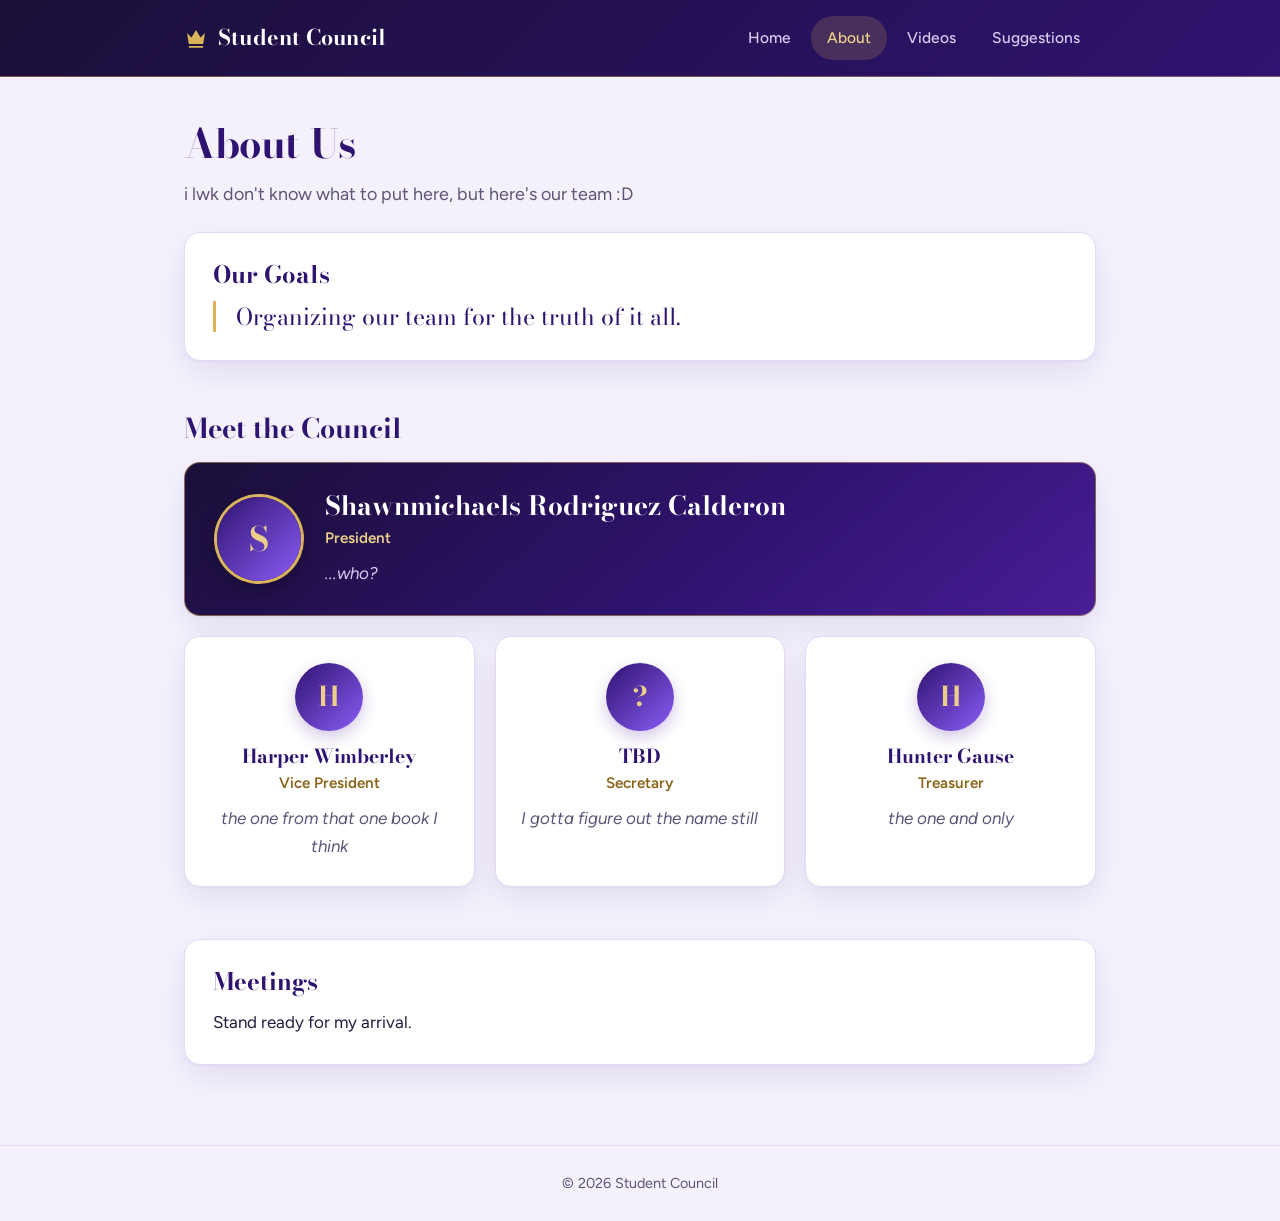
==== about.html @ c46d74a2 "Add files via upload" ====
<!DOCTYPE html>
<html lang="en">
<head>
  <meta charset="UTF-8" />
  <meta name="viewport" content="width=device-width, initial-scale=1.0" />
  <meta name="theme-color" content="#1b0f38" />
  <meta name="description" content="Meet the Lincoln High Student Council." />
  <title>About - Student Council</title>
  <link rel="preconnect" href="https://fonts.googleapis.com" />
  <link rel="preconnect" href="https://fonts.gstatic.com" crossorigin />
  <link href="https://fonts.googleapis.com/css2?family=Bodoni+Moda:opsz,wght@6..96,500;6..96,700&family=Figtree:wght@400;500;600;700&display=swap" rel="stylesheet" />
  <style>
:root {
  /* Purples */
  --plum: #1b0f38;
  --royal-deep: #2f1370;
  --royal: #4a1d96;
  --orchid: #8b5cf6;
  --lilac: #e6ddf8;
  --wash: #f5f1fc;
  /* Champagne gold */
  --gold: #d9b45b;
  --gold-light: #ecd08a;
  --gold-ink: #8a6519;
  /* Text */
  --text: #241a3d;
  --muted: #5d5477;
  --on-dark: #e2d9f6;

  --border: #e3daf5;
  --card: #ffffff;
  --radius: 16px;
  --shadow: 0 1px 2px rgba(47,19,112,.05), 0 12px 32px rgba(47,19,112,.09);

  --serif: "Bodoni Moda", "Bodoni 72", Didot, Georgia, "Times New Roman", serif;
  --sans: "Figtree", system-ui, -apple-system, "Segoe UI", Roboto, Helvetica, Arial, sans-serif;
}

* { box-sizing: border-box; }
html { -webkit-text-size-adjust: 100%; }

body {
  margin: 0;
  font-family: var(--sans);
  font-size: 1.0625rem;
  line-height: 1.65;
  color: var(--text);
  background: var(--wash);
}

a { color: var(--royal); }
:focus-visible { outline: 3px solid var(--orchid); outline-offset: 3px; border-radius: 6px; }
.site-header :focus-visible, .hero :focus-visible, .video-card-lead :focus-visible { outline-color: var(--gold); }

.wrap { max-width: 960px; margin: 0 auto; padding: 0 24px; }

/* ---------- Header ---------- */
.site-header {
  background: linear-gradient(135deg, var(--plum), var(--royal-deep));
  border-bottom: 1px solid rgba(217,180,91,.45);
}
.header-inner {
  display: flex;
  justify-content: space-between;
  align-items: center;
  padding: 16px 24px;
  flex-wrap: wrap;
  gap: 8px 16px;
}
.brand {
  display: inline-flex;
  align-items: center;
  gap: 10px;
  color: #fff;
  text-decoration: none;
  font-family: var(--serif);
  font-weight: 700;
  font-size: 1.35rem;
  letter-spacing: 0.01em;
}
.brand svg { width: 24px; height: 24px; fill: var(--gold); flex: none; }
nav { display: flex; gap: 4px; flex-wrap: wrap; }
nav a {
  color: #d9cdf3;
  text-decoration: none;
  padding: 9px 16px;
  border-radius: 999px;
  font-weight: 500;
  font-size: 0.97rem;
  transition: background 0.15s, color 0.15s;
}
nav a:hover { background: rgba(255,255,255,0.1); color: #fff; }
nav a[aria-current="page"] { background: rgba(217,180,91,.18); color: var(--gold-light); }

.page { padding: 44px 24px 80px; }

/* ---------- Type ---------- */
h1, h2, h3 { font-family: var(--serif); color: var(--royal-deep); line-height: 1.15; }
h1 { font-size: 2.5rem; font-weight: 700; letter-spacing: -0.01em; margin: 0 0 12px; }
.lead { color: var(--muted); font-size: 1.12rem; max-width: 56ch; margin: 0; }
.section-title { font-size: 1.7rem; font-weight: 700; margin: 52px 0 18px; }

/* ---------- Hero ---------- */
.hero {
  position: relative;
  overflow: hidden;
  border-radius: 22px;
  padding: 60px 48px;
  color: #fff;
  background:
    radial-gradient(60% 120% at 88% 0%, rgba(139,92,246,.50), transparent 62%),
    radial-gradient(50% 90% at 0% 100%, rgba(217,180,91,.20), transparent 60%),
    linear-gradient(140deg, var(--plum), var(--royal-deep) 55%, var(--royal));
  box-shadow: inset 0 0 0 1px rgba(217,180,91,.40), var(--shadow);
}
.hero-crown {
  position: absolute;
  right: -30px; bottom: -40px;
  width: 300px; height: 300px;
  fill: var(--gold);
  opacity: .10;
  pointer-events: none;
}
.hero-content { position: relative; max-width: 620px; }
.hero h1 {
  font-size: 3.3rem;
  line-height: 1.06;
  color: #fff;
  margin: 0 0 18px;
}
.hero .lead { color: var(--on-dark); font-size: 1.12rem; }
.cta-row { margin-top: 28px; display: flex; gap: 12px; flex-wrap: wrap; }

@media (prefers-reduced-motion: no-preference) {
  .hero-content { animation: rise .7s ease-out both; }
  @keyframes rise { from { opacity: 0; transform: translateY(14px); } to { opacity: 1; transform: none; } }
}

/* ---------- Buttons ---------- */
.btn {
  display: inline-block;
  padding: 12px 26px;
  border-radius: 999px;
  text-decoration: none;
  font-family: inherit;
  font-weight: 600;
  font-size: 1rem;
  line-height: 1.3;
  border: 1px solid transparent;
  cursor: pointer;
  transition: transform 0.12s, background 0.15s, box-shadow 0.15s;
}
.btn:hover { transform: translateY(-1px); }
.btn-gold { background: linear-gradient(180deg, #e9cb7a, #d2aa4b); color: var(--plum); box-shadow: 0 4px 14px rgba(217,180,91,.35); }
.btn-gold:hover { background: linear-gradient(180deg, #f0d68b, #dcb559); }
.btn-ghost { background: rgba(255,255,255,.08); color: #fff; border-color: rgba(255,255,255,.4); }
.btn-ghost:hover { background: rgba(255,255,255,.16); }
.btn-violet { background: var(--royal); color: #fff; box-shadow: 0 4px 14px rgba(74,29,150,.30); }
.btn-violet:hover { background: var(--royal-deep); }
.btn[disabled] { opacity: .65; cursor: progress; transform: none; }

/* ---------- Cards ---------- */
.card {
  background: var(--card);
  border: 1px solid var(--border);
  border-radius: var(--radius);
  padding: 28px;
  margin-top: 24px;
  box-shadow: var(--shadow);
}
.card h2 { margin: 0 0 12px; font-size: 1.5rem; }
.card p { margin: 0; }
.card p + p { margin-top: 12px; }

.goal {
  margin: 0;
  padding-left: 20px;
  border-left: 3px solid var(--gold);
  font-family: var(--serif);
  font-size: 1.45rem;
  line-height: 1.35;
  color: var(--royal-deep);
}

/* ---------- Videos ---------- */
.video-embed {
  position: relative;
  padding-bottom: 56.25%;
  height: 0;
  overflow: hidden;
  border-radius: 12px;
  background: #000;
}
.video-embed iframe { position: absolute; inset: 0; width: 100%; height: 100%; border: 0; }

.video-meta { display: flex; flex-wrap: wrap; align-items: center; gap: 8px 12px; margin: 20px 0 6px; }
.video-meta h3 { margin: 0; font-size: 1.35rem; }
.caption { margin: 0; font-style: italic; color: var(--muted); }

.badge {
  display: inline-flex;
  align-items: center;
  gap: 6px;
  padding: 3px 12px;
  border-radius: 999px;
  font-size: 0.85rem;
  font-weight: 600;
  line-height: 1.5;
}
.badge svg { width: 14px; height: 14px; fill: currentColor; }
.badge-gold { background: var(--gold); color: var(--plum); }
.badge-soft { background: var(--lilac); color: var(--royal); }

.video-card-lead {
  margin-top: 0;
  padding: 18px 18px 26px;
  color: #fff;
  background: linear-gradient(140deg, var(--plum), var(--royal-deep) 60%, var(--royal));
  border-color: rgba(217,180,91,.45);
}
.video-card-lead .video-meta { padding: 0 10px; }
.video-card-lead h3 { color: #fff; font-size: 1.6rem; }
.video-card-lead .caption { color: #d8ccf3; padding: 0 10px; }
.video-card-lead .video-embed { box-shadow: 0 0 0 2px rgba(217,180,91,.7); }

.video-duo { display: grid; grid-template-columns: repeat(2, minmax(0, 1fr)); gap: 24px; }
.video-duo .card { margin-top: 0; }

/* ---------- Council ---------- */
.council { display: grid; grid-template-columns: repeat(3, minmax(0, 1fr)); gap: 20px; }
.member {
  background: var(--card);
  border: 1px solid var(--border);
  border-radius: var(--radius);
  padding: 26px 20px;
  text-align: center;
  box-shadow: var(--shadow);
}
.member-lead {
  grid-column: 1 / -1;
  display: flex;
  align-items: center;
  gap: 24px;
  text-align: left;
  padding: 28px 32px;
  color: #fff;
  background: linear-gradient(140deg, var(--plum), var(--royal-deep) 60%, var(--royal));
  border-color: rgba(217,180,91,.5);
}
.avatar {
  width: 68px; height: 68px;
  margin: 0 auto 14px;
  border-radius: 50%;
  display: flex; align-items: center; justify-content: center;
  font-family: var(--serif);
  font-weight: 700;
  font-size: 1.7rem;
  color: var(--gold-light);
  background: linear-gradient(135deg, var(--royal-deep), var(--orchid));
  box-shadow: 0 6px 16px rgba(74,29,150,.25);
}
.member-lead .avatar {
  width: 84px; height: 84px;
  margin: 0;
  flex: none;
  font-size: 2.1rem;
  box-shadow: 0 0 0 3px var(--gold), 0 8px 20px rgba(0,0,0,.35);
}
.member-name { margin: 0; font-size: 1.2rem; font-weight: 700; overflow-wrap: anywhere; }
.member-lead .member-name { color: #fff; font-size: 1.65rem; }
.member-role { margin: 4px 0 8px; font-weight: 600; font-size: 0.95rem; color: var(--gold-ink); }
.member-lead .member-role { color: var(--gold-light); }
.member-note { margin: 0; font-style: italic; color: var(--muted); }
.member-lead .member-note { color: #d8ccf3; }

/* ---------- Form ---------- */
.form { display: flex; flex-direction: column; }
.form label { font-weight: 600; margin: 20px 0 6px; font-size: 0.97rem; color: var(--royal-deep); }
.form label:first-of-type { margin-top: 0; }
.form .optional { font-weight: 400; color: var(--muted); }
.form input[type="text"], .form textarea {
  width: 100%;
  padding: 12px 14px;
  border: 1px solid #cfc2ea;
  border-radius: 10px;
  font-size: 1rem;
  font-family: inherit;
  color: var(--text);
  background: #fcfbff;
}
.form textarea { min-height: 150px; resize: vertical; }
.form input:focus, .form textarea:focus {
  outline: 3px solid rgba(139,92,246,.35);
  outline-offset: 0;
  border-color: var(--orchid);
  background: #fff;
}
.form .btn { margin-top: 24px; align-self: flex-start; }
.hp { position: absolute; left: -9999px; width: 1px; height: 1px; overflow: hidden; }

.alert { padding: 14px 18px; border-radius: 10px; margin-top: 20px; font-weight: 500; }
.alert:empty { display: none; }
.alert-success { background: #e7f7ec; color: #14663f; border: 1px solid #b7e3c6; }
.alert-error { background: #fdeceb; color: #a3211a; border: 1px solid #f3c4c1; }

/* ---------- Footer ---------- */
.site-footer {
  border-top: 1px solid var(--border);
  padding: 26px 0;
  color: var(--muted);
  font-size: 0.9rem;
  text-align: center;
}
.site-footer p { margin: 0; }

/* ---------- Small screens ---------- */
@media (max-width: 760px) {
  .council { grid-template-columns: 1fr; }
  .video-duo { grid-template-columns: 1fr; }
}
@media (max-width: 640px) {
  .page { padding: 32px 20px 64px; }
  .hero { padding: 40px 26px; border-radius: 18px; }
  .hero h1 { font-size: 2.3rem; }
  h1 { font-size: 2.1rem; }
  .header-inner { flex-direction: column; align-items: flex-start; }
  .card { padding: 22px; }
  .member-lead { flex-direction: column; align-items: flex-start; gap: 16px; padding: 24px; }
  .video-card-lead { padding: 12px 12px 22px; }
  .video-card-lead h3 { font-size: 1.4rem; }
}
  </style>
</head>
<body>
  <header class="site-header">
    <div class="wrap header-inner">
      <a class="brand" href="index.html"><svg viewBox="0 0 24 24" aria-hidden="true"><path d="M3 7l4.5 4.5L12 4l4.5 7.5L21 7l-1.8 11H4.8L3 7zm1.8 13h14.4v1.8H4.8V20z"/></svg>Student Council</a>
      <nav aria-label="Main">
        <a href="index.html">Home</a>
        <a href="about.html" aria-current="page">About</a>
        <a href="videos.html">Videos</a>
        <a href="suggestions.html">Suggestions</a>
      </nav>
    </div>
  </header>

  <main class="wrap page">
    <h1>About Us</h1>
    <p class="lead">i lwk don't know what to put here, but here's our team :D</p>

    <section class="card">
      <h2>Our Goals</h2>
      <p class="goal">Organizing our team for the truth of it all.</p>
    </section>

    <h2 class="section-title">Meet the Council</h2>
    <div class="council">
      <article class="member member-lead">
        <div class="avatar" aria-hidden="true">S</div>
        <div>
          <h3 class="member-name">Shawnmichaels Rodriguez Calderon</h3>
          <p class="member-role">President</p>
          <p class="member-note">...who?</p>
        </div>
      </article>

      <article class="member">
        <div class="avatar" aria-hidden="true">H</div>
        <h3 class="member-name">Harper Wimberley</h3>
        <p class="member-role">Vice President</p>
        <p class="member-note">the one from that one book I think</p>
      </article>

      <article class="member">
        <div class="avatar" aria-hidden="true">?</div>
        <h3 class="member-name">TBD</h3>
        <p class="member-role">Secretary</p>
        <p class="member-note">I gotta figure out the name still</p>
      </article>

      <article class="member">
        <div class="avatar" aria-hidden="true">H</div>
        <h3 class="member-name">Hunter Gause</h3>
        <p class="member-role">Treasurer</p>
        <p class="member-note">the one and only</p>
      </article>
    </div>

    <section class="card" style="margin-top: 52px;">
      <h2>Meetings</h2>
      <p>Stand ready for my arrival.</p>
    </section>
  </main>

  <footer class="site-footer">
    <div class="wrap">
      <p>&copy; 2026 Student Council</p>
    </div>
  </footer>
</body>
</html>
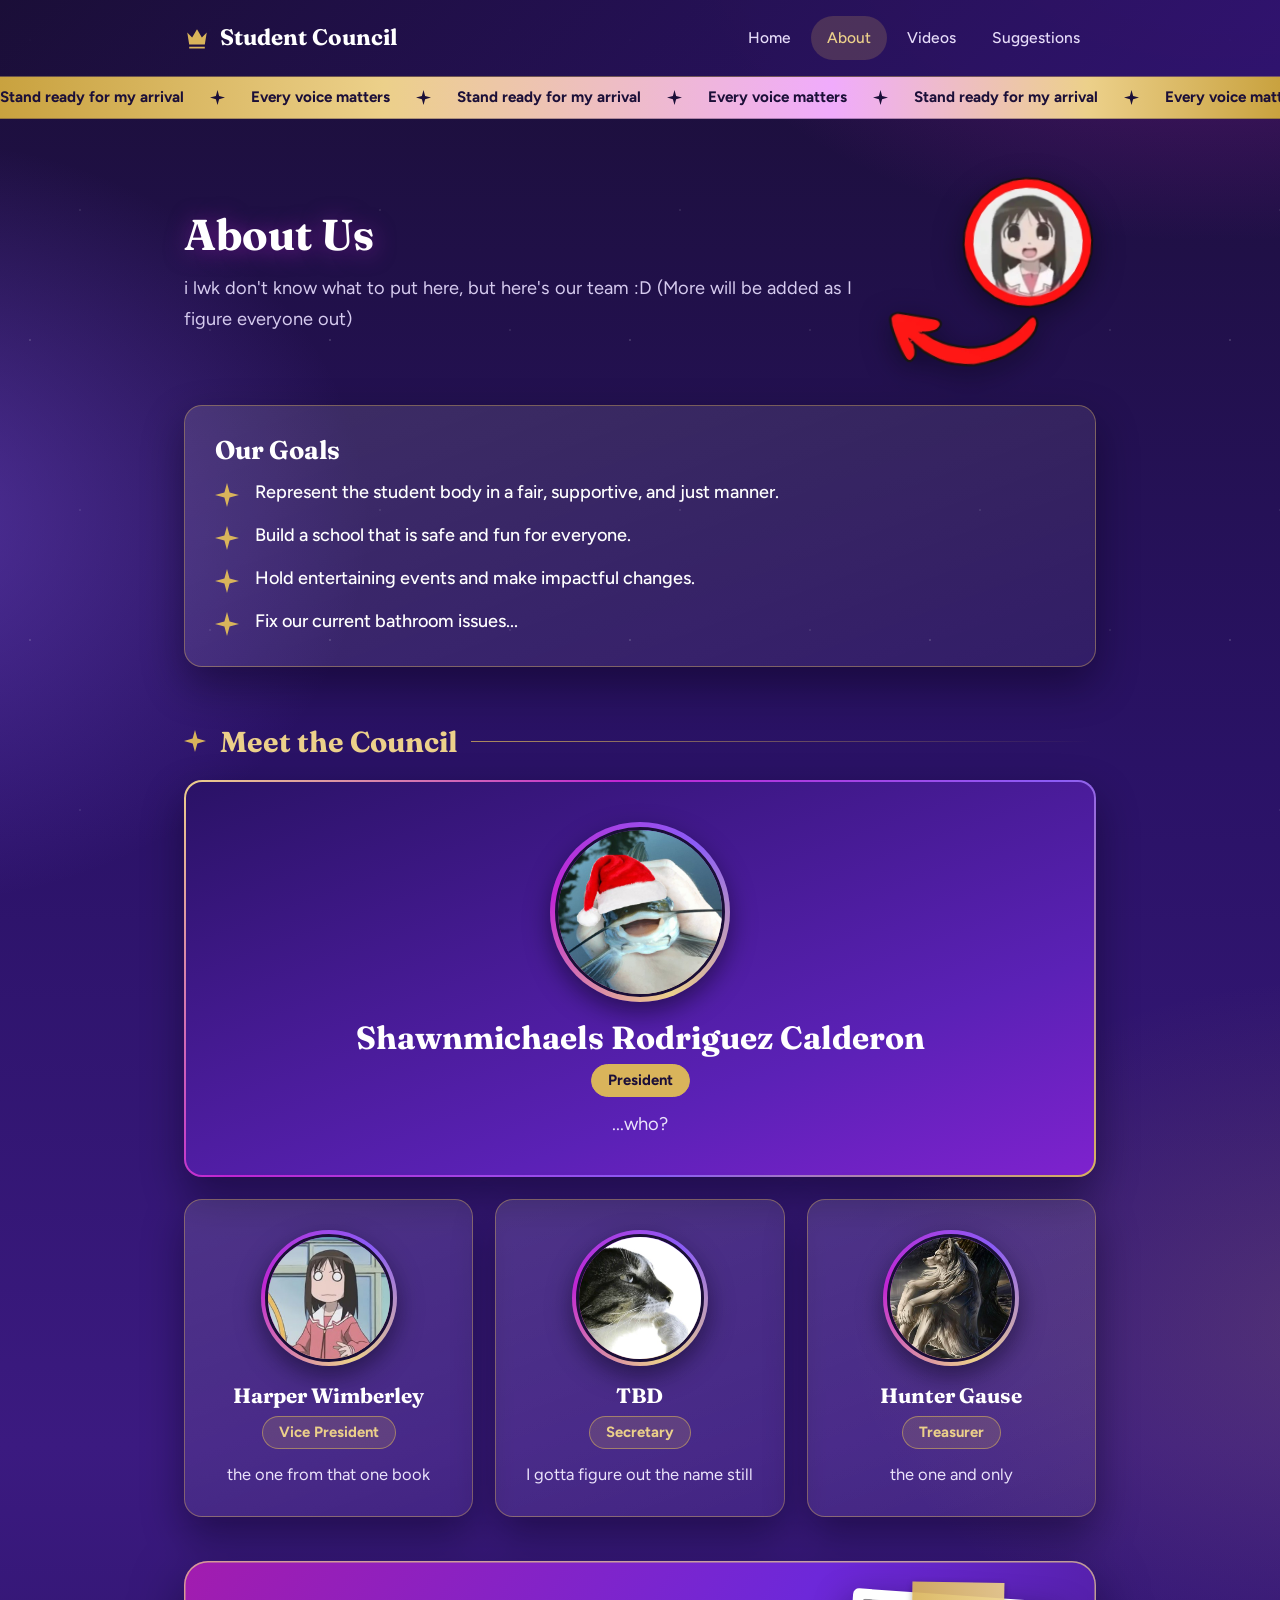
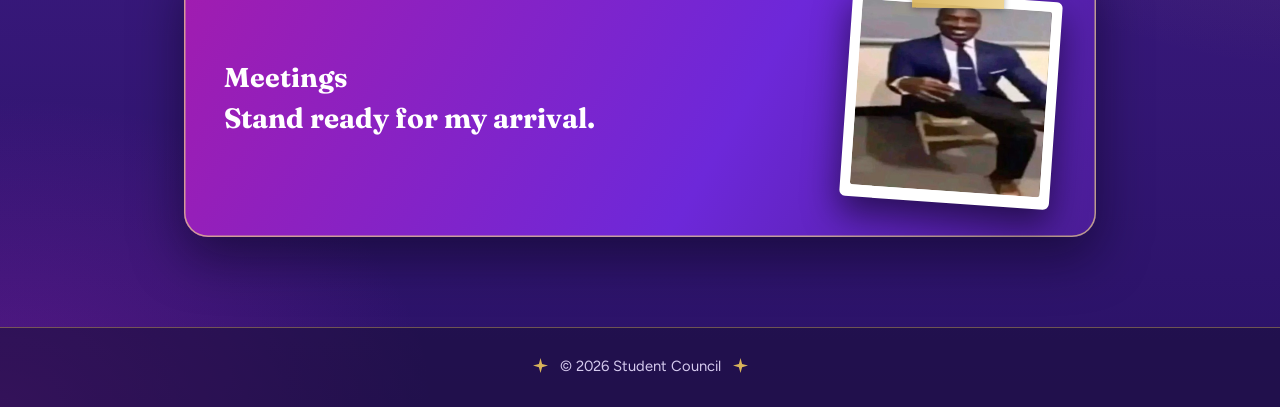
==== commit fc24186f: "Add files via upload" ====
--- a/about.html
+++ b/about.html
@@ -4,35 +4,38 @@
   <meta charset="UTF-8" />
   <meta name="viewport" content="width=device-width, initial-scale=1.0" />
   <meta name="theme-color" content="#1b0f38" />
-  <meta name="description" content="Meet the Lincoln High Student Council." />
+  <meta name="description" content="Meet the Lewisville School of Science &amp; Technology Student Council." />
   <title>About - Student Council</title>
   <link rel="preconnect" href="https://fonts.googleapis.com" />
   <link rel="preconnect" href="https://fonts.gstatic.com" crossorigin />
-  <link href="https://fonts.googleapis.com/css2?family=Bodoni+Moda:opsz,wght@6..96,500;6..96,700&family=Figtree:wght@400;500;600;700&display=swap" rel="stylesheet" />
+  <link href="https://fonts.googleapis.com/css2?family=Fraunces:opsz,wght@9..144,600;9..144,700&family=Figtree:wght@400;500;600;700&display=swap" rel="stylesheet" />
   <style>
 :root {
-  /* Purples */
+  /* Purples + a little fuchsia */
   --plum: #1b0f38;
-  --royal-deep: #2f1370;
+  --deep: #2a1266;
   --royal: #4a1d96;
+  --violet: #6d28d9;
   --orchid: #8b5cf6;
-  --lilac: #e6ddf8;
-  --wash: #f5f1fc;
+  --fuchsia: #c026d3;
+  --pink: #f0abfc;
   /* Champagne gold */
   --gold: #d9b45b;
   --gold-light: #ecd08a;
-  --gold-ink: #8a6519;
-  /* Text */
-  --text: #241a3d;
-  --muted: #5d5477;
-  --on-dark: #e2d9f6;
-
-  --border: #e3daf5;
-  --card: #ffffff;
-  --radius: 16px;
-  --shadow: 0 1px 2px rgba(47,19,112,.05), 0 12px 32px rgba(47,19,112,.09);
-
-  --serif: "Bodoni Moda", "Bodoni 72", Didot, Georgia, "Times New Roman", serif;
+  /* Text on dark */
+  --text: #f4eefe;
+  --muted: #d6cbef;
+
+  --glass: linear-gradient(160deg, rgba(255,255,255,.12), rgba(255,255,255,.05));
+  --line: rgba(217,180,91,.42);
+  --ring: linear-gradient(135deg, var(--gold-light), var(--fuchsia), var(--orchid), var(--gold));
+  --radius: 18px;
+  --shadow: 0 18px 40px rgba(8,3,24,.45);
+
+  --spark-gold: url("data:image/svg+xml,%3Csvg xmlns='http://www.w3.org/2000/svg' viewBox='0 0 24 24'%3E%3Cpath fill='%23d9b45b' d='M12 0l2.6 9.4L24 12l-9.4 2.6L12 24l-2.6-9.4L0 12l9.4-2.6z'/%3E%3C/svg%3E");
+  --spark-plum: url("data:image/svg+xml,%3Csvg xmlns='http://www.w3.org/2000/svg' viewBox='0 0 24 24'%3E%3Cpath fill='%231b0f38' d='M12 0l2.6 9.4L24 12l-9.4 2.6L12 24l-2.6-9.4L0 12l9.4-2.6z'/%3E%3C/svg%3E");
+
+  --serif: "Fraunces", "Iowan Old Style", Georgia, "Times New Roman", serif;
   --sans: "Figtree", system-ui, -apple-system, "Segoe UI", Roboto, Helvetica, Arial, sans-serif;
 }
 
@@ -41,23 +44,47 @@
 
 body {
   margin: 0;
+  min-height: 100vh;
   font-family: var(--sans);
   font-size: 1.0625rem;
   line-height: 1.65;
   color: var(--text);
-  background: var(--wash);
-}
-
-a { color: var(--royal); }
-:focus-visible { outline: 3px solid var(--orchid); outline-offset: 3px; border-radius: 6px; }
-.site-header :focus-visible, .hero :focus-visible, .video-card-lead :focus-visible { outline-color: var(--gold); }
+  background-color: var(--deep);
+  background-image:
+    radial-gradient(900px 520px at 95% -4%, rgba(192,38,211,.38), transparent 62%),
+    radial-gradient(760px 620px at -8% 26%, rgba(139,92,246,.42), transparent 62%),
+    radial-gradient(800px 560px at 105% 66%, rgba(217,180,91,.16), transparent 62%),
+    radial-gradient(700px 500px at 0% 100%, rgba(192,38,211,.28), transparent 62%),
+    linear-gradient(180deg, #1b0f38 0%, #2a1266 38%, #3b1a80 72%, #2a1266 100%);
+}
+
+/* Twinkly starfield behind everything */
+body::before {
+  content: "";
+  position: fixed; inset: 0;
+  z-index: 0;
+  pointer-events: none;
+  opacity: .55;
+  background-size: 300px 300px;
+  background-image:
+    radial-gradient(1.6px 1.6px at 30px 40px, #fff, transparent 60%),
+    radial-gradient(1.2px 1.2px at 130px 90px, var(--gold-light), transparent 60%),
+    radial-gradient(1.4px 1.4px at 210px 30px, #fff, transparent 60%),
+    radial-gradient(1px 1px at 260px 170px, var(--pink), transparent 60%),
+    radial-gradient(1.4px 1.4px at 80px 210px, #fff, transparent 60%),
+    radial-gradient(1.2px 1.2px at 180px 250px, var(--gold-light), transparent 60%);
+}
+.site-header, .ticker, main, .site-footer { position: relative; z-index: 1; }
+
+a { color: var(--gold-light); }
+:focus-visible { outline: 3px solid var(--gold-light); outline-offset: 3px; border-radius: 6px; }
 
 .wrap { max-width: 960px; margin: 0 auto; padding: 0 24px; }
 
-/* ---------- Header ---------- */
+/* ---------- Header + ticker ---------- */
 .site-header {
-  background: linear-gradient(135deg, var(--plum), var(--royal-deep));
-  border-bottom: 1px solid rgba(217,180,91,.45);
+  background: linear-gradient(135deg, rgba(27,15,56,.94), rgba(47,19,112,.94));
+  border-bottom: 1px solid var(--line);
 }
 .header-inner {
   display: flex;
@@ -75,13 +102,12 @@
   text-decoration: none;
   font-family: var(--serif);
   font-weight: 700;
-  font-size: 1.35rem;
-  letter-spacing: 0.01em;
-}
-.brand svg { width: 24px; height: 24px; fill: var(--gold); flex: none; }
+  font-size: 1.4rem;
+}
+.brand svg { width: 26px; height: 26px; fill: var(--gold); flex: none; }
 nav { display: flex; gap: 4px; flex-wrap: wrap; }
 nav a {
-  color: #d9cdf3;
+  color: #e6dcf9;
   text-decoration: none;
   padding: 9px 16px;
   border-radius: 999px;
@@ -89,52 +115,96 @@
   font-size: 0.97rem;
   transition: background 0.15s, color 0.15s;
 }
-nav a:hover { background: rgba(255,255,255,0.1); color: #fff; }
-nav a[aria-current="page"] { background: rgba(217,180,91,.18); color: var(--gold-light); }
-
-.page { padding: 44px 24px 80px; }
+nav a:hover { background: rgba(255,255,255,.12); color: #fff; }
+nav a[aria-current="page"] { background: rgba(217,180,91,.2); color: var(--gold-light); }
+
+.ticker {
+  overflow: hidden;
+  color: var(--plum);
+  font-weight: 700;
+  font-size: .95rem;
+  background: linear-gradient(90deg, #c9a23f, #ecd08a 30%, #f0abfc 65%, #ecd08a 85%, #c9a23f);
+  border-bottom: 1px solid rgba(27,15,56,.3);
+}
+.ticker-track { display: flex; width: max-content; padding: 8px 0; animation: tick 80s linear infinite; }
+.ticker-set { display: flex; flex: none; align-items: center; gap: 26px; padding-right: 26px; white-space: nowrap; }
+.spark-i { display: inline-block; width: 15px; height: 15px; flex: none; background: var(--spark-plum) center / contain no-repeat; }
+@keyframes tick { to { transform: translateX(-50%); } }
+@media (prefers-reduced-motion: reduce) { .ticker-track { animation: none; } }
+
+.page { padding: 48px 24px 90px; }
 
 /* ---------- Type ---------- */
-h1, h2, h3 { font-family: var(--serif); color: var(--royal-deep); line-height: 1.15; }
-h1 { font-size: 2.5rem; font-weight: 700; letter-spacing: -0.01em; margin: 0 0 12px; }
-.lead { color: var(--muted); font-size: 1.12rem; max-width: 56ch; margin: 0; }
-.section-title { font-size: 1.7rem; font-weight: 700; margin: 52px 0 18px; }
+h1, h2, h3 { font-family: var(--serif); color: #fff; line-height: 1.15; }
+h1 { font-size: 2.7rem; font-weight: 700; margin: 0 0 14px; text-shadow: 0 2px 22px rgba(192,38,211,.5); }
+.lead { color: var(--muted); font-size: 1.14rem; max-width: 56ch; margin: 0; }
+
+.section-title {
+  display: flex;
+  align-items: center;
+  gap: 14px;
+  margin: 58px 0 22px;
+  font-size: 1.8rem;
+  font-weight: 700;
+  color: var(--gold-light);
+}
+.section-title::before { content: ""; width: 22px; height: 22px; flex: none; background: var(--spark-gold) center / contain no-repeat; }
+.section-title::after { content: ""; flex: 1; height: 1px; background: linear-gradient(90deg, rgba(217,180,91,.75), transparent); }
 
 /* ---------- Hero ---------- */
 .hero {
   position: relative;
   overflow: hidden;
-  border-radius: 22px;
-  padding: 60px 48px;
-  color: #fff;
+  display: grid;
+  grid-template-columns: minmax(0, 1.55fr) minmax(0, 1fr);
+  gap: 36px;
+  align-items: center;
+  border-radius: 26px;
+  padding: 56px 48px;
   background:
-    radial-gradient(60% 120% at 88% 0%, rgba(139,92,246,.50), transparent 62%),
-    radial-gradient(50% 90% at 0% 100%, rgba(217,180,91,.20), transparent 60%),
-    linear-gradient(140deg, var(--plum), var(--royal-deep) 55%, var(--royal));
-  box-shadow: inset 0 0 0 1px rgba(217,180,91,.40), var(--shadow);
-}
-.hero-crown {
+    radial-gradient(70% 120% at 100% 0%, rgba(240,171,252,.45), transparent 60%),
+    radial-gradient(60% 100% at 0% 100%, rgba(217,180,91,.30), transparent 60%),
+    linear-gradient(135deg, #5b21b6 0%, #7e22ce 45%, #a21caf 100%);
+  box-shadow: inset 0 0 0 1.5px rgba(236,208,138,.75), 0 24px 60px rgba(8,3,24,.55);
+}
+.hero-crown { position: absolute; left: -50px; bottom: -70px; width: 300px; height: 300px; fill: var(--gold); opacity: .10; pointer-events: none; }
+.hero-copy { position: relative; z-index: 1; }
+.hero h1 { font-size: clamp(2rem, 4.6vw, 2.9rem); line-height: 1.1; margin: 0 0 18px; text-shadow: 0 2px 18px rgba(27,15,56,.5); }
+.hero .lead { color: #f6eeff; }
+.cta-row { margin-top: 28px; display: flex; gap: 12px; flex-wrap: wrap; }
+
+.star { position: absolute; pointer-events: none; fill: var(--gold-light); }
+.star.s1 { width: 26px; top: 22px; left: 52%; }
+.star.s2 { width: 14px; top: 64px; right: 5%; fill: #fff; opacity: .85; }
+.star.s3 { width: 20px; bottom: 26px; left: 54%; fill: var(--pink); }
+.star.s4 { width: 12px; bottom: 76px; left: 5%; fill: #fff; opacity: .7; }
+.star.s5 { width: 30px; top: 16px; right: 22%; fill: var(--pink); opacity: .85; }
+
+/* ---------- Scrapbook stickers ---------- */
+.sticker {
+  --tilt: 4deg;
+  position: relative;
+  margin: 0;
+  width: min(100%, 260px);
+  justify-self: center;
+  padding: 10px 10px 12px;
+  background: #fff;
+  border-radius: 6px;
+  transform: rotate(var(--tilt));
+  box-shadow: 0 16px 34px rgba(8,3,24,.6);
+}
+.sticker img { display: block; width: 100%; height: auto; border-radius: 3px; }
+.sticker::before {
+  content: "";
   position: absolute;
-  right: -30px; bottom: -40px;
-  width: 300px; height: 300px;
-  fill: var(--gold);
-  opacity: .10;
-  pointer-events: none;
-}
-.hero-content { position: relative; max-width: 620px; }
-.hero h1 {
-  font-size: 3.3rem;
-  line-height: 1.06;
-  color: #fff;
-  margin: 0 0 18px;
-}
-.hero .lead { color: var(--on-dark); font-size: 1.12rem; }
-.cta-row { margin-top: 28px; display: flex; gap: 12px; flex-wrap: wrap; }
-
-@media (prefers-reduced-motion: no-preference) {
-  .hero-content { animation: rise .7s ease-out both; }
-  @keyframes rise { from { opacity: 0; transform: translateY(14px); } to { opacity: 1; transform: none; } }
-}
+  top: -13px; left: 50%;
+  width: 92px; height: 26px;
+  transform: translateX(-50%) rotate(-3deg);
+  background: linear-gradient(90deg, rgba(217,180,91,.92), rgba(236,208,138,.92));
+  box-shadow: 0 2px 6px rgba(0,0,0,.3);
+}
+.sticker-left { --tilt: -4deg; }
+.doodle { display: block; width: 210px; height: auto; transform: rotate(-2deg); filter: drop-shadow(0 8px 14px rgba(8,3,24,.55)); }
 
 /* ---------- Buttons ---------- */
 .btn {
@@ -143,44 +213,64 @@
   border-radius: 999px;
   text-decoration: none;
   font-family: inherit;
-  font-weight: 600;
+  font-weight: 700;
   font-size: 1rem;
   line-height: 1.3;
   border: 1px solid transparent;
   cursor: pointer;
-  transition: transform 0.12s, background 0.15s, box-shadow 0.15s;
+  transition: transform .12s, background .15s, box-shadow .15s;
 }
 .btn:hover { transform: translateY(-1px); }
-.btn-gold { background: linear-gradient(180deg, #e9cb7a, #d2aa4b); color: var(--plum); box-shadow: 0 4px 14px rgba(217,180,91,.35); }
-.btn-gold:hover { background: linear-gradient(180deg, #f0d68b, #dcb559); }
-.btn-ghost { background: rgba(255,255,255,.08); color: #fff; border-color: rgba(255,255,255,.4); }
-.btn-ghost:hover { background: rgba(255,255,255,.16); }
-.btn-violet { background: var(--royal); color: #fff; box-shadow: 0 4px 14px rgba(74,29,150,.30); }
-.btn-violet:hover { background: var(--royal-deep); }
+.btn-gold { background: linear-gradient(180deg, #f0d68b, #d2aa4b); color: var(--plum); box-shadow: 0 4px 16px rgba(217,180,91,.4); }
+.btn-gold:hover { background: linear-gradient(180deg, #f6e0a0, #dcb559); }
+.btn-ghost { background: rgba(255,255,255,.1); color: #fff; border-color: rgba(255,255,255,.5); }
+.btn-ghost:hover { background: rgba(255,255,255,.2); }
 .btn[disabled] { opacity: .65; cursor: progress; transform: none; }
 
-/* ---------- Cards ---------- */
+/* ---------- Cards + banners ---------- */
 .card {
-  background: var(--card);
-  border: 1px solid var(--border);
+  background: var(--glass);
+  border: 1px solid var(--line);
   border-radius: var(--radius);
-  padding: 28px;
-  margin-top: 24px;
+  padding: 30px;
+  margin-top: 28px;
   box-shadow: var(--shadow);
 }
-.card h2 { margin: 0 0 12px; font-size: 1.5rem; }
+.card h2 { margin: 0 0 14px; font-size: 1.6rem; }
 .card p { margin: 0; }
 .card p + p { margin-top: 12px; }
 
-.goal {
-  margin: 0;
-  padding-left: 20px;
-  border-left: 3px solid var(--gold);
-  font-family: var(--serif);
-  font-size: 1.45rem;
-  line-height: 1.35;
-  color: var(--royal-deep);
-}
+/* Rainbow-ish gold/fuchsia/violet border for the "main event" cards */
+.card-royal {
+  border: 2px solid transparent;
+  background:
+    linear-gradient(160deg, #2a1266, #4a1d96 70%, #6d28d9) padding-box,
+    var(--ring) border-box;
+}
+
+.goals { list-style: none; margin: 0; padding: 0; display: grid; gap: 16px; }
+.goals li { position: relative; padding-left: 40px; font-size: 1.13rem; line-height: 1.5; font-weight: 500; color: #fff; }
+.goals li::before { content: ""; position: absolute; left: 0; top: .2em; width: 24px; height: 24px; background: var(--spark-gold) center / contain no-repeat; }
+
+.banner {
+  position: relative;
+  overflow: hidden;
+  display: grid;
+  grid-template-columns: minmax(0, 1fr) auto;
+  align-items: center;
+  gap: 28px;
+  margin-top: 44px;
+  padding: 34px 40px;
+  border-radius: 24px;
+  box-shadow: inset 0 0 0 1.5px rgba(236,208,138,.7), 0 20px 50px rgba(8,3,24,.5);
+}
+.banner h2 { margin: 0 0 8px; font-size: 1.7rem; }
+.banner p { margin: 0; font-family: var(--serif); font-size: 1.75rem; font-weight: 700; line-height: 1.25; }
+.banner-gold { background: linear-gradient(120deg, #f6dc8f, #d9b45b 50%, #f0abfc); color: var(--plum); }
+.banner-gold h2 { color: var(--plum); }
+.banner-violet { background: linear-gradient(120deg, #a21caf, #6d28d9 60%, #4a1d96); color: #fff; }
+.banner .sticker { width: 210px; --tilt: 4deg; }
+.cutout { display: block; height: 180px; width: auto; align-self: end; margin: -34px -14px -34px 0; filter: drop-shadow(0 6px 10px rgba(27,15,56,.35)); }
 
 /* ---------- Videos ---------- */
 .video-embed {
@@ -190,11 +280,12 @@
   overflow: hidden;
   border-radius: 12px;
   background: #000;
+  box-shadow: 0 0 0 2px rgba(236,208,138,.7);
 }
 .video-embed iframe { position: absolute; inset: 0; width: 100%; height: 100%; border: 0; }
 
-.video-meta { display: flex; flex-wrap: wrap; align-items: center; gap: 8px 12px; margin: 20px 0 6px; }
-.video-meta h3 { margin: 0; font-size: 1.35rem; }
+.video-meta { display: flex; flex-wrap: wrap; align-items: center; gap: 8px 12px; margin: 22px 0 6px; }
+.video-meta h3 { margin: 0; font-size: 1.4rem; }
 .caption { margin: 0; font-style: italic; color: var(--muted); }
 
 .badge {
@@ -203,131 +294,128 @@
   gap: 6px;
   padding: 3px 12px;
   border-radius: 999px;
-  font-size: 0.85rem;
-  font-weight: 600;
+  font-size: .85rem;
+  font-weight: 700;
   line-height: 1.5;
 }
 .badge svg { width: 14px; height: 14px; fill: currentColor; }
 .badge-gold { background: var(--gold); color: var(--plum); }
-.badge-soft { background: var(--lilac); color: var(--royal); }
-
-.video-card-lead {
-  margin-top: 0;
-  padding: 18px 18px 26px;
-  color: #fff;
-  background: linear-gradient(140deg, var(--plum), var(--royal-deep) 60%, var(--royal));
-  border-color: rgba(217,180,91,.45);
-}
-.video-card-lead .video-meta { padding: 0 10px; }
-.video-card-lead h3 { color: #fff; font-size: 1.6rem; }
-.video-card-lead .caption { color: #d8ccf3; padding: 0 10px; }
-.video-card-lead .video-embed { box-shadow: 0 0 0 2px rgba(217,180,91,.7); }
+.badge-soft { background: rgba(240,171,252,.2); color: var(--pink); border: 1px solid rgba(240,171,252,.5); }
+
+.video-card-lead { margin-top: 0; padding: 20px 20px 28px; }
+.video-card-lead .video-meta, .video-card-lead .caption { padding: 0 8px; }
+.video-card-lead h3 { font-size: 1.7rem; }
 
 .video-duo { display: grid; grid-template-columns: repeat(2, minmax(0, 1fr)); gap: 24px; }
 .video-duo .card { margin-top: 0; }
 
+/* ---------- Page header with a sticker ---------- */
+.page-head { display: grid; grid-template-columns: minmax(0, 1fr) auto; gap: 32px; align-items: center; }
+.page-head h1 { margin-bottom: 14px; }
+
 /* ---------- Council ---------- */
-.council { display: grid; grid-template-columns: repeat(3, minmax(0, 1fr)); gap: 20px; }
+.council { display: grid; grid-template-columns: repeat(3, minmax(0, 1fr)); gap: 22px; }
 .member {
-  background: var(--card);
-  border: 1px solid var(--border);
+  display: flex;
+  flex-direction: column;
+  align-items: center;
+  text-align: center;
+  padding: 30px 20px 28px;
   border-radius: var(--radius);
-  padding: 26px 20px;
-  text-align: center;
+  background: var(--glass);
+  border: 1px solid var(--line);
   box-shadow: var(--shadow);
 }
 .member-lead {
   grid-column: 1 / -1;
-  display: flex;
-  align-items: center;
-  gap: 24px;
-  text-align: left;
-  padding: 28px 32px;
-  color: #fff;
-  background: linear-gradient(140deg, var(--plum), var(--royal-deep) 60%, var(--royal));
-  border-color: rgba(217,180,91,.5);
+  padding: 40px 24px 36px;
+  border: 2px solid transparent;
+  background:
+    linear-gradient(160deg, #2a1266, #5b21b6 70%, #7e22ce) padding-box,
+    var(--ring) border-box;
 }
 .avatar {
-  width: 68px; height: 68px;
-  margin: 0 auto 14px;
+  width: 136px; height: 136px;
+  padding: 4px;
+  margin: 0 0 18px;
   border-radius: 50%;
-  display: flex; align-items: center; justify-content: center;
-  font-family: var(--serif);
+  background: conic-gradient(from 160deg, var(--gold-light), var(--fuchsia), var(--orchid), var(--gold-light));
+  box-shadow: 0 10px 24px rgba(8,3,24,.5);
+}
+.avatar img { display: block; width: 100%; height: 100%; border-radius: 50%; object-fit: cover; border: 3px solid var(--plum); background: #fff; }
+.member-lead .avatar { width: 180px; height: 180px; padding: 5px; }
+.member-name { margin: 0; font-size: 1.3rem; font-weight: 700; color: #fff; overflow-wrap: anywhere; }
+.member-lead .member-name { font-size: 2rem; }
+.member-role {
+  margin: 8px 0 12px;
+  padding: 3px 16px;
+  border-radius: 999px;
   font-weight: 700;
-  font-size: 1.7rem;
+  font-size: .93rem;
   color: var(--gold-light);
-  background: linear-gradient(135deg, var(--royal-deep), var(--orchid));
-  box-shadow: 0 6px 16px rgba(74,29,150,.25);
-}
-.member-lead .avatar {
-  width: 84px; height: 84px;
-  margin: 0;
-  flex: none;
-  font-size: 2.1rem;
-  box-shadow: 0 0 0 3px var(--gold), 0 8px 20px rgba(0,0,0,.35);
-}
-.member-name { margin: 0; font-size: 1.2rem; font-weight: 700; overflow-wrap: anywhere; }
-.member-lead .member-name { color: #fff; font-size: 1.65rem; }
-.member-role { margin: 4px 0 8px; font-weight: 600; font-size: 0.95rem; color: var(--gold-ink); }
-.member-lead .member-role { color: var(--gold-light); }
-.member-note { margin: 0; font-style: italic; color: var(--muted); }
-.member-lead .member-note { color: #d8ccf3; }
+  background: rgba(217,180,91,.16);
+  border: 1px solid rgba(217,180,91,.55);
+}
+.member-lead .member-role { background: var(--gold); color: var(--plum); border-color: var(--gold); }
+.member-note { margin: 0; font-size: 1.03rem; color: #ebe3fb; }
+.member-lead .member-note { font-size: 1.15rem; }
 
 /* ---------- Form ---------- */
 .form { display: flex; flex-direction: column; }
-.form label { font-weight: 600; margin: 20px 0 6px; font-size: 0.97rem; color: var(--royal-deep); }
+.form label { font-weight: 600; margin: 20px 0 7px; color: #fff; }
 .form label:first-of-type { margin-top: 0; }
 .form .optional { font-weight: 400; color: var(--muted); }
 .form input[type="text"], .form textarea {
   width: 100%;
-  padding: 12px 14px;
-  border: 1px solid #cfc2ea;
-  border-radius: 10px;
+  padding: 13px 15px;
+  border: 2px solid transparent;
+  border-radius: 12px;
   font-size: 1rem;
   font-family: inherit;
-  color: var(--text);
-  background: #fcfbff;
-}
-.form textarea { min-height: 150px; resize: vertical; }
-.form input:focus, .form textarea:focus {
-  outline: 3px solid rgba(139,92,246,.35);
-  outline-offset: 0;
-  border-color: var(--orchid);
-  background: #fff;
-}
-.form .btn { margin-top: 24px; align-self: flex-start; }
+  color: #241a3d;
+  background: #f7f2ff;
+}
+.form ::placeholder { color: #756a90; opacity: 1; }
+.form textarea { min-height: 160px; resize: vertical; }
+.form input:focus, .form textarea:focus { outline: none; border-color: var(--gold); box-shadow: 0 0 0 4px rgba(217,180,91,.32); }
+.form .btn { margin-top: 26px; align-self: flex-start; }
 .hp { position: absolute; left: -9999px; width: 1px; height: 1px; overflow: hidden; }
 
-.alert { padding: 14px 18px; border-radius: 10px; margin-top: 20px; font-weight: 500; }
+.alert { padding: 14px 18px; border-radius: 12px; margin-top: 22px; font-weight: 600; }
 .alert:empty { display: none; }
-.alert-success { background: #e7f7ec; color: #14663f; border: 1px solid #b7e3c6; }
-.alert-error { background: #fdeceb; color: #a3211a; border: 1px solid #f3c4c1; }
+.alert-success { background: rgba(74,222,128,.16); color: #c6f6d8; border: 1px solid rgba(74,222,128,.5); }
+.alert-error { background: rgba(248,113,113,.16); color: #ffd3d0; border: 1px solid rgba(248,113,113,.55); }
+.thanks { display: flex; margin-top: 18px; }
+.thanks[hidden] { display: none; }
+.thanks img { width: 150px; height: auto; border-radius: 12px; border: 3px solid var(--gold); box-shadow: 0 10px 24px rgba(8,3,24,.5); }
 
 /* ---------- Footer ---------- */
-.site-footer {
-  border-top: 1px solid var(--border);
-  padding: 26px 0;
-  color: var(--muted);
-  font-size: 0.9rem;
-  text-align: center;
-}
-.site-footer p { margin: 0; }
+.site-footer { border-top: 1px solid var(--line); padding: 26px 0; color: var(--muted); font-size: .92rem; text-align: center; background: rgba(27,15,56,.55); }
+.site-footer p { margin: 0; display: inline-flex; align-items: center; gap: 12px; }
+.site-footer .spark-i { background-image: var(--spark-gold); }
 
 /* ---------- Small screens ---------- */
-@media (max-width: 760px) {
+@media (max-width: 820px) {
+  .hero { grid-template-columns: 1fr; padding: 44px 30px; }
+  .hero .sticker { justify-self: start; width: 210px; }
+  .page-head { grid-template-columns: 1fr; gap: 26px; }
+  .page-head .sticker, .page-head .doodle { justify-self: start; }
   .council { grid-template-columns: 1fr; }
   .video-duo { grid-template-columns: 1fr; }
+  .banner { grid-template-columns: 1fr; padding: 30px 26px; }
+  .banner .sticker { justify-self: start; }
+  .cutout { height: auto; width: min(100%, 340px); margin: 4px 0 -30px; justify-self: center; }
 }
 @media (max-width: 640px) {
   .page { padding: 32px 20px 64px; }
-  .hero { padding: 40px 26px; border-radius: 18px; }
-  .hero h1 { font-size: 2.3rem; }
-  h1 { font-size: 2.1rem; }
+  .hero { border-radius: 20px; padding: 36px 24px; }
+  h1 { font-size: 2.2rem; }
   .header-inner { flex-direction: column; align-items: flex-start; }
   .card { padding: 22px; }
-  .member-lead { flex-direction: column; align-items: flex-start; gap: 16px; padding: 24px; }
-  .video-card-lead { padding: 12px 12px 22px; }
-  .video-card-lead h3 { font-size: 1.4rem; }
+  .video-card-lead { padding: 14px 14px 22px; }
+  .video-card-lead h3 { font-size: 1.45rem; }
+  .banner p { font-size: 1.5rem; }
+  .section-title { font-size: 1.55rem; }
 }
   </style>
 </head>
@@ -343,58 +431,72 @@
       </nav>
     </div>
   </header>
+  <div class="ticker" aria-hidden="true"><div class="ticker-track"><div class="ticker-set"><span>Stand ready for my arrival</span><i class="spark-i"></i><span>Every voice matters</span><i class="spark-i"></i><span>Stand ready for my arrival</span><i class="spark-i"></i><span>Every voice matters</span><i class="spark-i"></i><span>Stand ready for my arrival</span><i class="spark-i"></i><span>Every voice matters</span><i class="spark-i"></i><span>Stand ready for my arrival</span><i class="spark-i"></i><span>Every voice matters</span><i class="spark-i"></i><span>Stand ready for my arrival</span><i class="spark-i"></i><span>Every voice matters</span><i class="spark-i"></i><span>Stand ready for my arrival</span><i class="spark-i"></i><span>Every voice matters</span><i class="spark-i"></i></div><div class="ticker-set"><span>Stand ready for my arrival</span><i class="spark-i"></i><span>Every voice matters</span><i class="spark-i"></i><span>Stand ready for my arrival</span><i class="spark-i"></i><span>Every voice matters</span><i class="spark-i"></i><span>Stand ready for my arrival</span><i class="spark-i"></i><span>Every voice matters</span><i class="spark-i"></i><span>Stand ready for my arrival</span><i class="spark-i"></i><span>Every voice matters</span><i class="spark-i"></i><span>Stand ready for my arrival</span><i class="spark-i"></i><span>Every voice matters</span><i class="spark-i"></i><span>Stand ready for my arrival</span><i class="spark-i"></i><span>Every voice matters</span><i class="spark-i"></i></div></div></div>
 
   <main class="wrap page">
-    <h1>About Us</h1>
-    <p class="lead">i lwk don't know what to put here, but here's our team :D</p>
+    <div class="page-head">
+      <div>
+        <h1>About Us</h1>
+        <p class="lead">i lwk don't know what to put here, but here's our team :D (More will be added as I figure everyone out)</p>
+      </div>
+      <img class="doodle" src="images/osaka-arrow.webp" alt="" width="420" height="420" />
+    </div>
 
     <section class="card">
       <h2>Our Goals</h2>
-      <p class="goal">Organizing our team for the truth of it all.</p>
+      <ul class="goals">
+        <li>Represent the student body in a fair, supportive, and just manner.</li>
+        <li>Build a school that is safe and fun for everyone.</li>
+        <li>Hold entertaining events and make impactful changes.</li>
+        <li>Fix our current bathroom issues...</li>
+      </ul>
     </section>
 
     <h2 class="section-title">Meet the Council</h2>
     <div class="council">
       <article class="member member-lead">
-        <div class="avatar" aria-hidden="true">S</div>
-        <div>
-          <h3 class="member-name">Shawnmichaels Rodriguez Calderon</h3>
-          <p class="member-role">President</p>
-          <p class="member-note">...who?</p>
-        </div>
+        <div class="avatar"><img src="images/president.jpg" alt="Shawnmichaels Rodriguez Calderon's profile picture" width="480" height="480" /></div>
+        <h3 class="member-name">Shawnmichaels Rodriguez Calderon</h3>
+        <p class="member-role">President</p>
+        <p class="member-note">...who?</p>
       </article>
 
       <article class="member">
-        <div class="avatar" aria-hidden="true">H</div>
+        <div class="avatar"><img src="images/vp.jpg" alt="Harper Wimberley's profile picture" width="400" height="400" /></div>
         <h3 class="member-name">Harper Wimberley</h3>
         <p class="member-role">Vice President</p>
-        <p class="member-note">the one from that one book I think</p>
+        <p class="member-note">the one from that one book</p>
       </article>
 
       <article class="member">
-        <div class="avatar" aria-hidden="true">?</div>
+        <div class="avatar"><img src="images/secretary.jpg" alt="Secretary placeholder picture of a thinking cat" width="400" height="400" /></div>
         <h3 class="member-name">TBD</h3>
         <p class="member-role">Secretary</p>
         <p class="member-note">I gotta figure out the name still</p>
       </article>
 
       <article class="member">
-        <div class="avatar" aria-hidden="true">H</div>
+        <div class="avatar"><img src="images/treasurer.jpg" alt="Hunter Gause's profile picture" width="480" height="480" /></div>
         <h3 class="member-name">Hunter Gause</h3>
         <p class="member-role">Treasurer</p>
         <p class="member-note">the one and only</p>
       </article>
     </div>
 
-    <section class="card" style="margin-top: 52px;">
-      <h2>Meetings</h2>
-      <p>Stand ready for my arrival.</p>
+    <section class="banner banner-violet">
+      <div>
+        <h2>Meetings</h2>
+        <p>Stand ready for my arrival.</p>
+      </div>
+      <figure class="sticker">
+        <img src="images/on-chair.jpg" alt="" width="600" height="587" />
+      </figure>
     </section>
   </main>
 
   <footer class="site-footer">
     <div class="wrap">
-      <p>&copy; 2026 Student Council</p>
+      <p><i class="spark-i"></i>&copy; 2026 Student Council<i class="spark-i"></i></p>
     </div>
   </footer>
 </body>
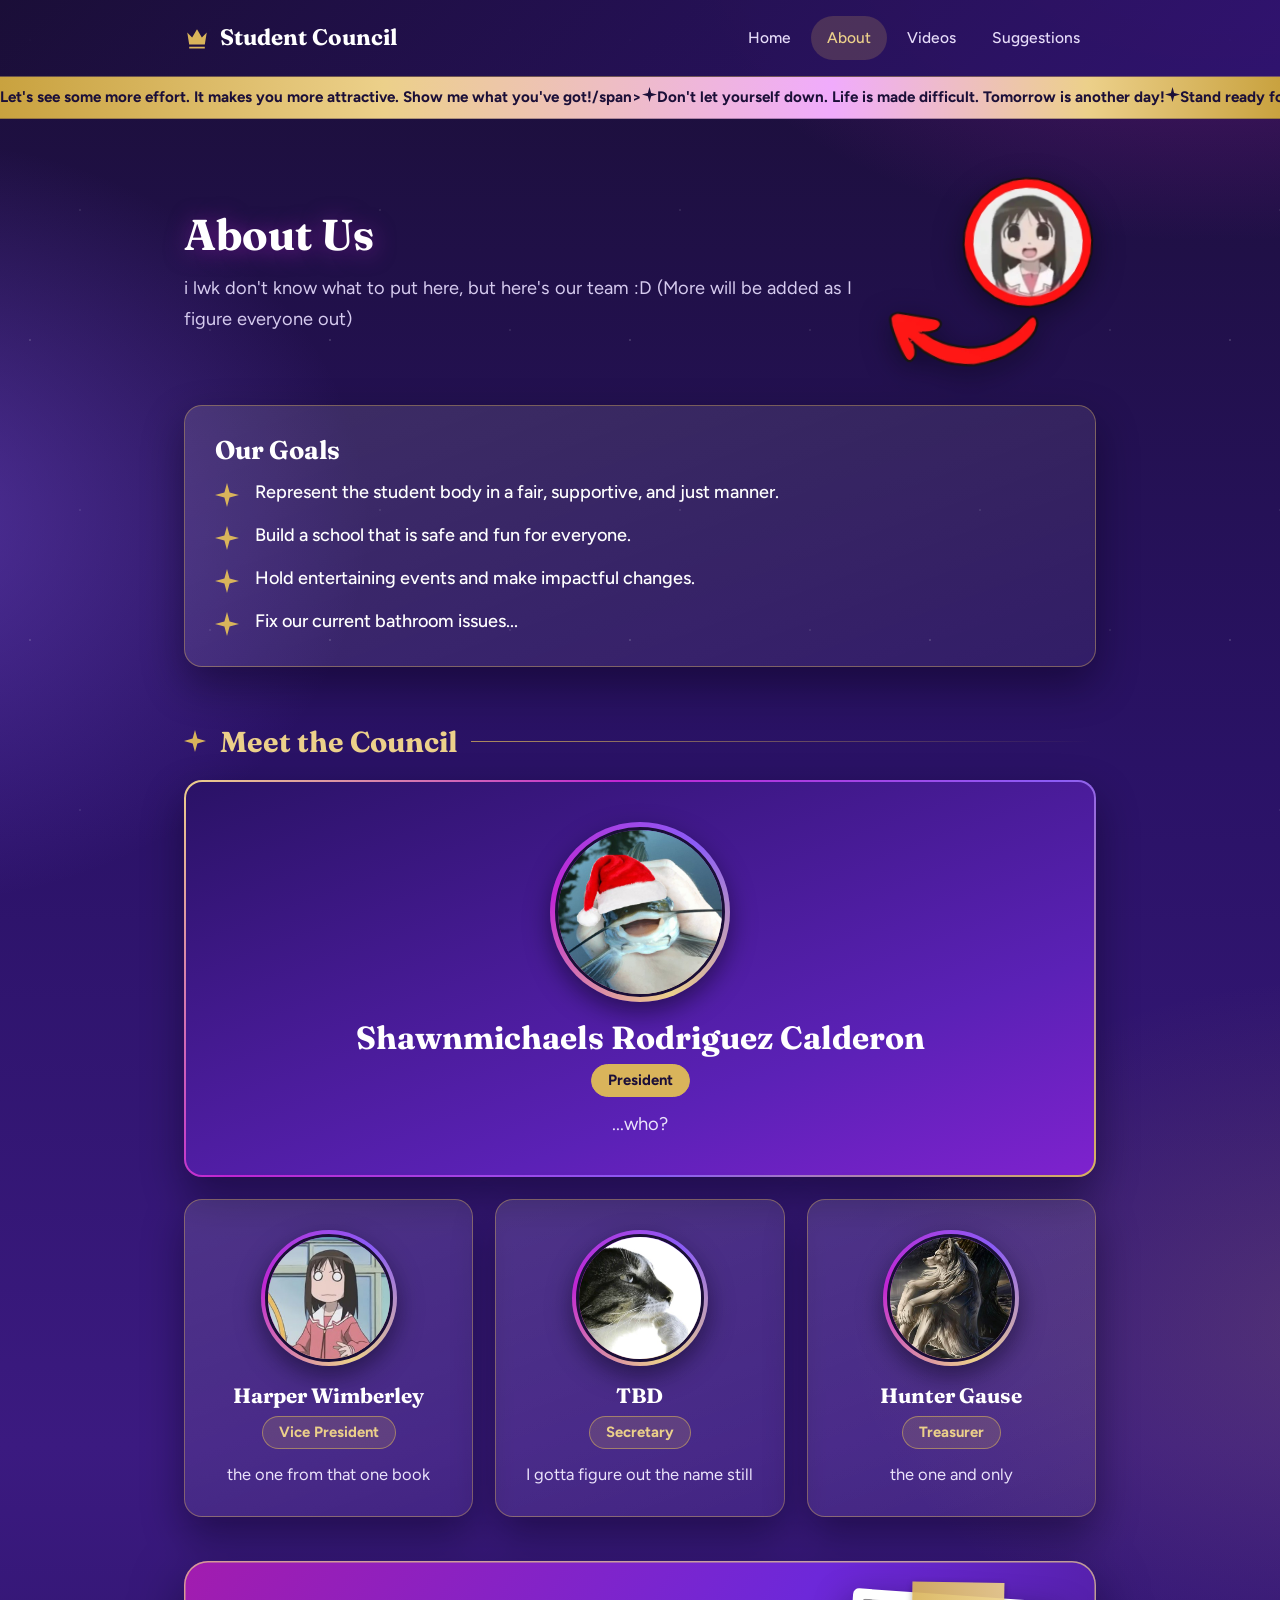
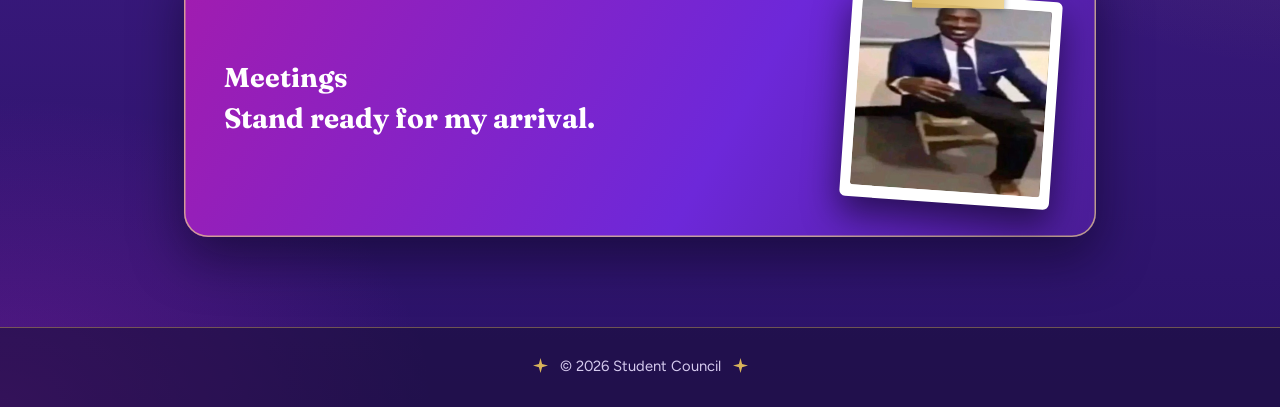
==== commit f08ba048: "Update ticker messages in about.html" ====
--- a/about.html
+++ b/about.html
@@ -431,7 +431,7 @@
       </nav>
     </div>
   </header>
-  <div class="ticker" aria-hidden="true"><div class="ticker-track"><div class="ticker-set"><span>Stand ready for my arrival</span><i class="spark-i"></i><span>Every voice matters</span><i class="spark-i"></i><span>Stand ready for my arrival</span><i class="spark-i"></i><span>Every voice matters</span><i class="spark-i"></i><span>Stand ready for my arrival</span><i class="spark-i"></i><span>Every voice matters</span><i class="spark-i"></i><span>Stand ready for my arrival</span><i class="spark-i"></i><span>Every voice matters</span><i class="spark-i"></i><span>Stand ready for my arrival</span><i class="spark-i"></i><span>Every voice matters</span><i class="spark-i"></i><span>Stand ready for my arrival</span><i class="spark-i"></i><span>Every voice matters</span><i class="spark-i"></i></div><div class="ticker-set"><span>Stand ready for my arrival</span><i class="spark-i"></i><span>Every voice matters</span><i class="spark-i"></i><span>Stand ready for my arrival</span><i class="spark-i"></i><span>Every voice matters</span><i class="spark-i"></i><span>Stand ready for my arrival</span><i class="spark-i"></i><span>Every voice matters</span><i class="spark-i"></i><span>Stand ready for my arrival</span><i class="spark-i"></i><span>Every voice matters</span><i class="spark-i"></i><span>Stand ready for my arrival</span><i class="spark-i"></i><span>Every voice matters</span><i class="spark-i"></i><span>Stand ready for my arrival</span><i class="spark-i"></i><span>Every voice matters</span><i class="spark-i"></i></div></div></div>
+  <div class="ticker" aria-hidden="true"><div class="ticker-track"><div class="ticker-set"><span>Let's see some more effort. It makes you more attractive. Show me what you've got!/span><i class="spark-i"></i><span>Don't let yourself down. Life is made difficult. Tomorrow is another day!</span><i class="spark-i"></i><span>Stand ready for my arrival</span><i class="spark-i"></i><span>Every voice matters</span><i class="spark-i"></i><span>Stand ready for my arrival</span><i class="spark-i"></i><span>Every voice matters</span><i class="spark-i"></i><span>Stand ready for my arrival</span><i class="spark-i"></i><span>Every voice matters</span><i class="spark-i"></i><span>Stand ready for my arrival</span><i class="spark-i"></i><span>Every voice matters</span><i class="spark-i"></i><span>Stand ready for my arrival</span><i class="spark-i"></i><span>Every voice matters</span><i class="spark-i"></i></div><div class="ticker-set"><span>Stand ready for my arrival</span><i class="spark-i"></i><span>Every voice matters</span><i class="spark-i"></i><span>Stand ready for my arrival</span><i class="spark-i"></i><span>Every voice matters</span><i class="spark-i"></i><span>Stand ready for my arrival</span><i class="spark-i"></i><span>Every voice matters</span><i class="spark-i"></i><span>Stand ready for my arrival</span><i class="spark-i"></i><span>Every voice matters</span><i class="spark-i"></i><span>Stand ready for my arrival</span><i class="spark-i"></i><span>Every voice matters</span><i class="spark-i"></i><span>Stand ready for my arrival</span><i class="spark-i"></i><span>Every voice matters</span><i class="spark-i"></i></div></div></div>
 
   <main class="wrap page">
     <div class="page-head">
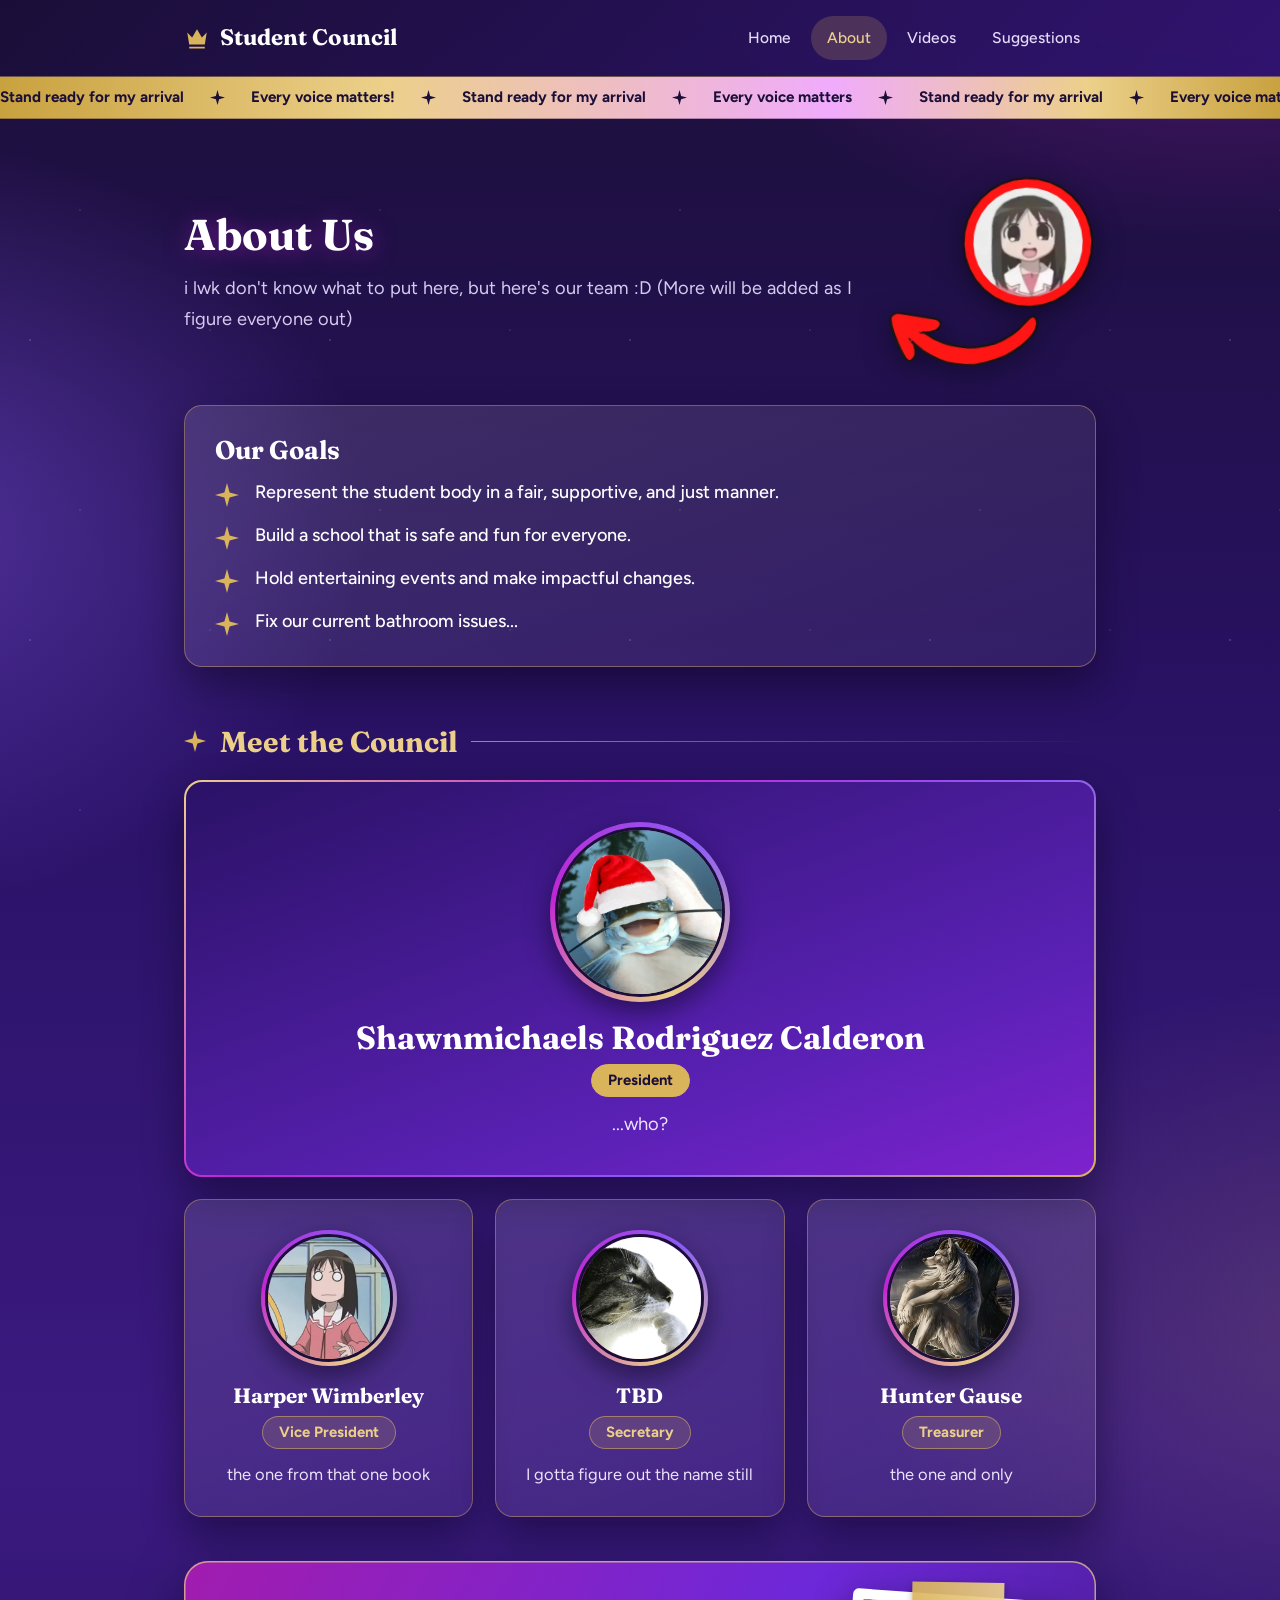
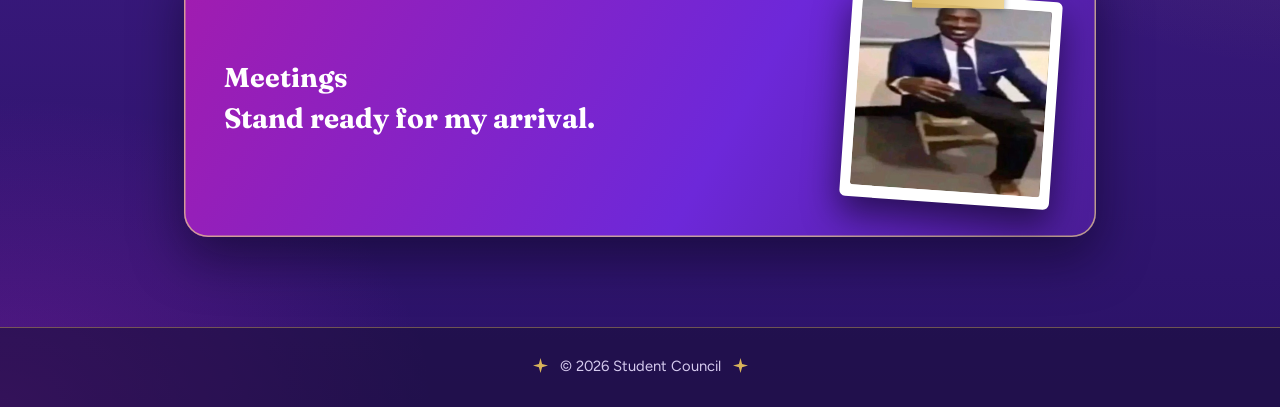
==== commit cd78a9ac: "Update ticker content in about.html" ====
--- a/about.html
+++ b/about.html
@@ -431,7 +431,7 @@
       </nav>
     </div>
   </header>
-  <div class="ticker" aria-hidden="true"><div class="ticker-track"><div class="ticker-set"><span>Let's see some more effort. It makes you more attractive. Show me what you've got!/span><i class="spark-i"></i><span>Don't let yourself down. Life is made difficult. Tomorrow is another day!</span><i class="spark-i"></i><span>Stand ready for my arrival</span><i class="spark-i"></i><span>Every voice matters</span><i class="spark-i"></i><span>Stand ready for my arrival</span><i class="spark-i"></i><span>Every voice matters</span><i class="spark-i"></i><span>Stand ready for my arrival</span><i class="spark-i"></i><span>Every voice matters</span><i class="spark-i"></i><span>Stand ready for my arrival</span><i class="spark-i"></i><span>Every voice matters</span><i class="spark-i"></i><span>Stand ready for my arrival</span><i class="spark-i"></i><span>Every voice matters</span><i class="spark-i"></i></div><div class="ticker-set"><span>Stand ready for my arrival</span><i class="spark-i"></i><span>Every voice matters</span><i class="spark-i"></i><span>Stand ready for my arrival</span><i class="spark-i"></i><span>Every voice matters</span><i class="spark-i"></i><span>Stand ready for my arrival</span><i class="spark-i"></i><span>Every voice matters</span><i class="spark-i"></i><span>Stand ready for my arrival</span><i class="spark-i"></i><span>Every voice matters</span><i class="spark-i"></i><span>Stand ready for my arrival</span><i class="spark-i"></i><span>Every voice matters</span><i class="spark-i"></i><span>Stand ready for my arrival</span><i class="spark-i"></i><span>Every voice matters</span><i class="spark-i"></i></div></div></div>
+  <div class="ticker" aria-hidden="true"><div class="ticker-track"><div class="ticker-set"><span>Stand ready for my arrival</span><i class="spark-i"></i><span>Every voice matters!</span><i class="spark-i"></i><span>Stand ready for my arrival</span><i class="spark-i"></i><span>Every voice matters</span><i class="spark-i"></i><span>Stand ready for my arrival</span><i class="spark-i"></i><span>Every voice matters</span><i class="spark-i"></i><span>Stand ready for my arrival</span><i class="spark-i"></i><span>Every voice matters</span><i class="spark-i"></i><span>Stand ready for my arrival</span><i class="spark-i"></i><span>Every voice matters</span><i class="spark-i"></i><span>Stand ready for my arrival</span><i class="spark-i"></i><span>Every voice matters</span><i class="spark-i"></i></div><div class="ticker-set"><span>Stand ready for my arrival</span><i class="spark-i"></i><span>Every voice matters</span><i class="spark-i"></i><span>Stand ready for my arrival</span><i class="spark-i"></i><span>Every voice matters</span><i class="spark-i"></i><span>Stand ready for my arrival</span><i class="spark-i"></i><span>Every voice matters</span><i class="spark-i"></i><span>Stand ready for my arrival</span><i class="spark-i"></i><span>Every voice matters</span><i class="spark-i"></i><span>Stand ready for my arrival</span><i class="spark-i"></i><span>Every voice matters</span><i class="spark-i"></i><span>Stand ready for my arrival</span><i class="spark-i"></i><span>Every voice matters</span><i class="spark-i"></i></div></div></div>
 
   <main class="wrap page">
     <div class="page-head">
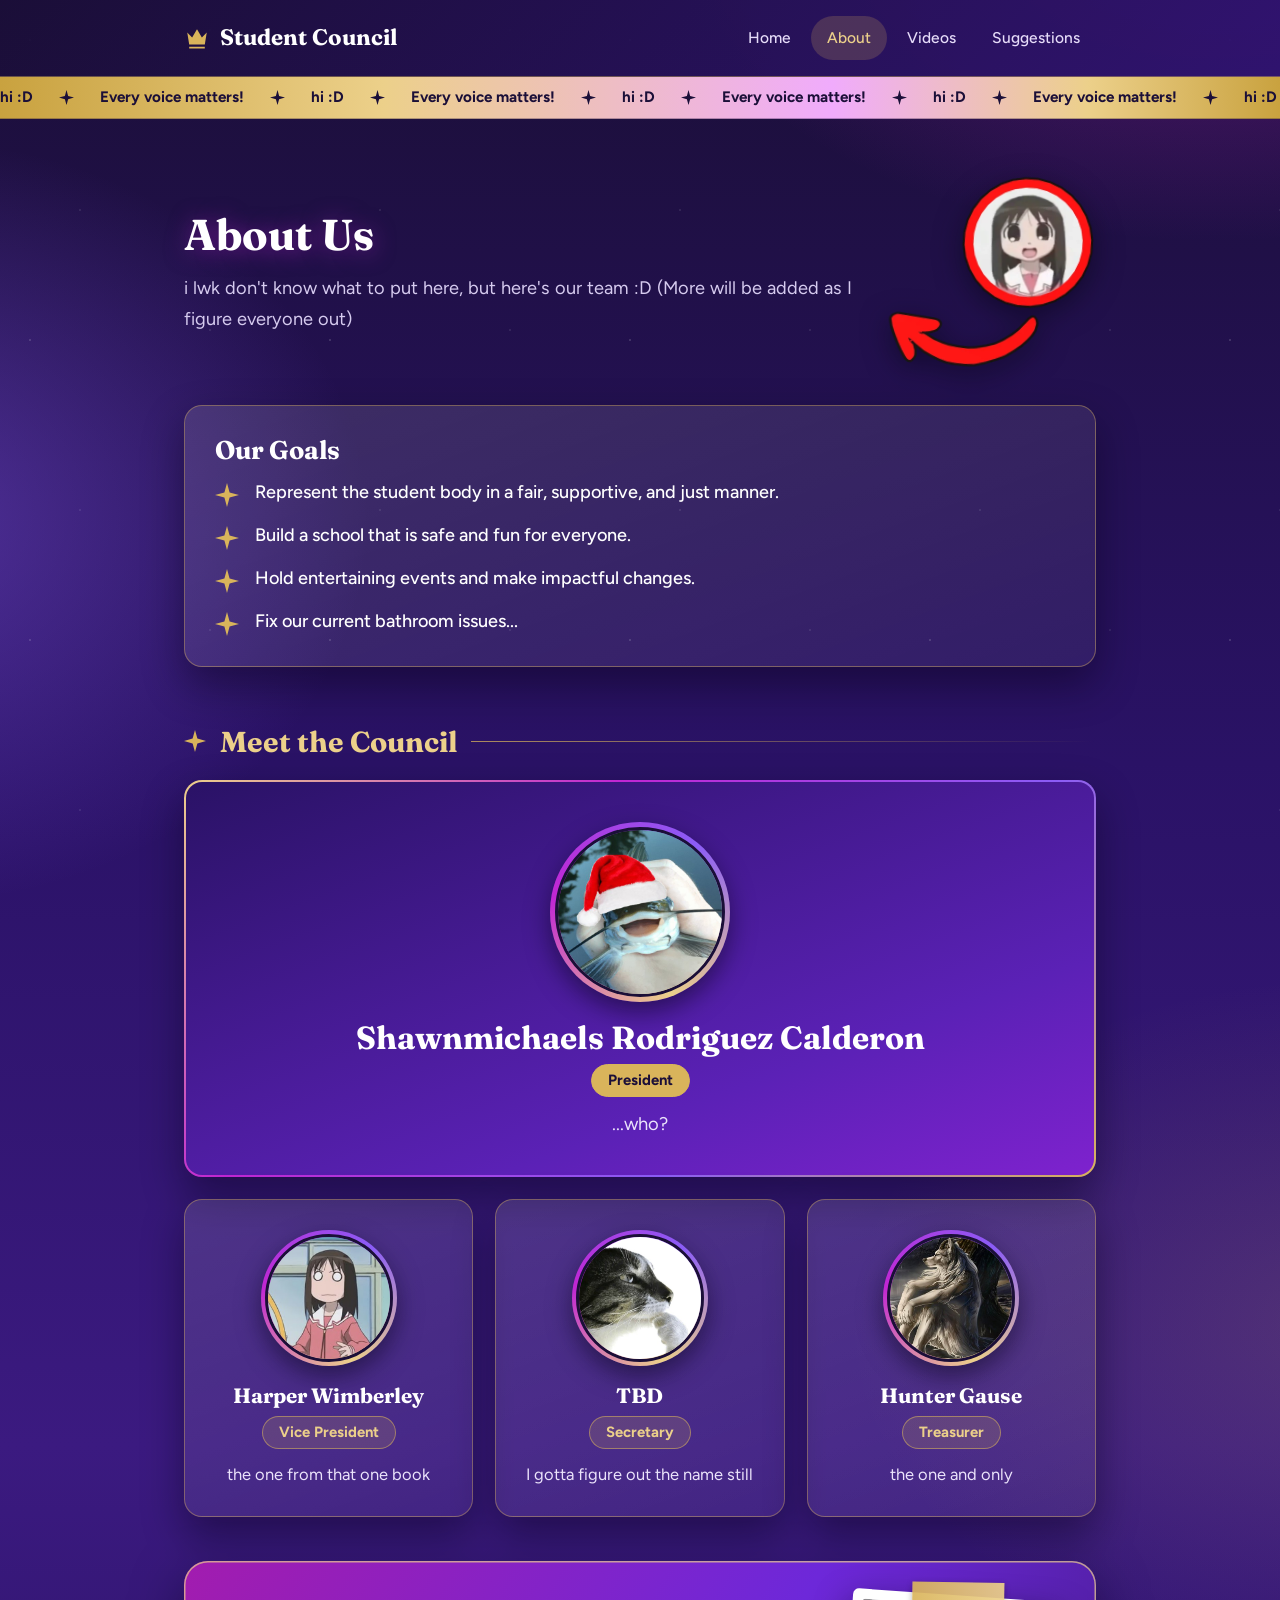
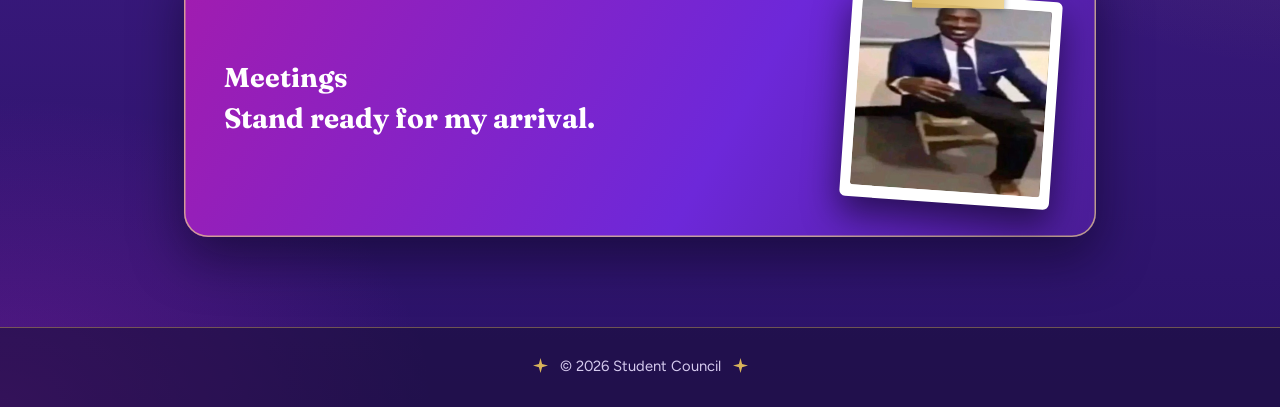
==== commit fc1db357: "Add files via upload" ====
--- a/about.html
+++ b/about.html
@@ -375,7 +375,7 @@
   color: #241a3d;
   background: #f7f2ff;
 }
-.form ::placeholder { color: #756a90; opacity: 1; }
+.form ::placeholder { color: #6f6a78; opacity: 1; }
 .form textarea { min-height: 160px; resize: vertical; }
 .form input:focus, .form textarea:focus { outline: none; border-color: var(--gold); box-shadow: 0 0 0 4px rgba(217,180,91,.32); }
 .form .btn { margin-top: 26px; align-self: flex-start; }
@@ -431,7 +431,18 @@
       </nav>
     </div>
   </header>
-  <div class="ticker" aria-hidden="true"><div class="ticker-track"><div class="ticker-set"><span>Stand ready for my arrival</span><i class="spark-i"></i><span>Every voice matters!</span><i class="spark-i"></i><span>Stand ready for my arrival</span><i class="spark-i"></i><span>Every voice matters</span><i class="spark-i"></i><span>Stand ready for my arrival</span><i class="spark-i"></i><span>Every voice matters</span><i class="spark-i"></i><span>Stand ready for my arrival</span><i class="spark-i"></i><span>Every voice matters</span><i class="spark-i"></i><span>Stand ready for my arrival</span><i class="spark-i"></i><span>Every voice matters</span><i class="spark-i"></i><span>Stand ready for my arrival</span><i class="spark-i"></i><span>Every voice matters</span><i class="spark-i"></i></div><div class="ticker-set"><span>Stand ready for my arrival</span><i class="spark-i"></i><span>Every voice matters</span><i class="spark-i"></i><span>Stand ready for my arrival</span><i class="spark-i"></i><span>Every voice matters</span><i class="spark-i"></i><span>Stand ready for my arrival</span><i class="spark-i"></i><span>Every voice matters</span><i class="spark-i"></i><span>Stand ready for my arrival</span><i class="spark-i"></i><span>Every voice matters</span><i class="spark-i"></i><span>Stand ready for my arrival</span><i class="spark-i"></i><span>Every voice matters</span><i class="spark-i"></i><span>Stand ready for my arrival</span><i class="spark-i"></i><span>Every voice matters</span><i class="spark-i"></i></div></div></div>
+  <!--
+    YELLOW SCROLLING BAR: change the words between <span> and </span> below.
+    A tiny script at the bottom of the page repeats them across the whole bar.
+  -->
+  <div class="ticker" aria-hidden="true">
+    <div class="ticker-track">
+      <div class="ticker-set">
+        <span>hi :D</span><i class="spark-i"></i>
+        <span>Every voice matters!</span><i class="spark-i"></i>
+      </div>
+    </div>
+  </div>
 
   <main class="wrap page">
     <div class="page-head">
@@ -499,5 +510,19 @@
       <p><i class="spark-i"></i>&copy; 2026 Student Council<i class="spark-i"></i></p>
     </div>
   </footer>
+
+  <script>
+    /* Repeats the yellow bar's words so it fills the screen and scrolls smoothly. */
+    (function () {
+      var track = document.querySelector('.ticker-track');
+      var set = track && track.querySelector('.ticker-set');
+      if (!set) return;
+      var original = set.innerHTML, tries = 0;
+      while (set.offsetWidth < Math.max(window.innerWidth, screen.width) * 1.2 && tries++ < 60) {
+        set.insertAdjacentHTML('beforeend', original);
+      }
+      track.appendChild(set.cloneNode(true));
+    })();
+  </script>
 </body>
 </html>
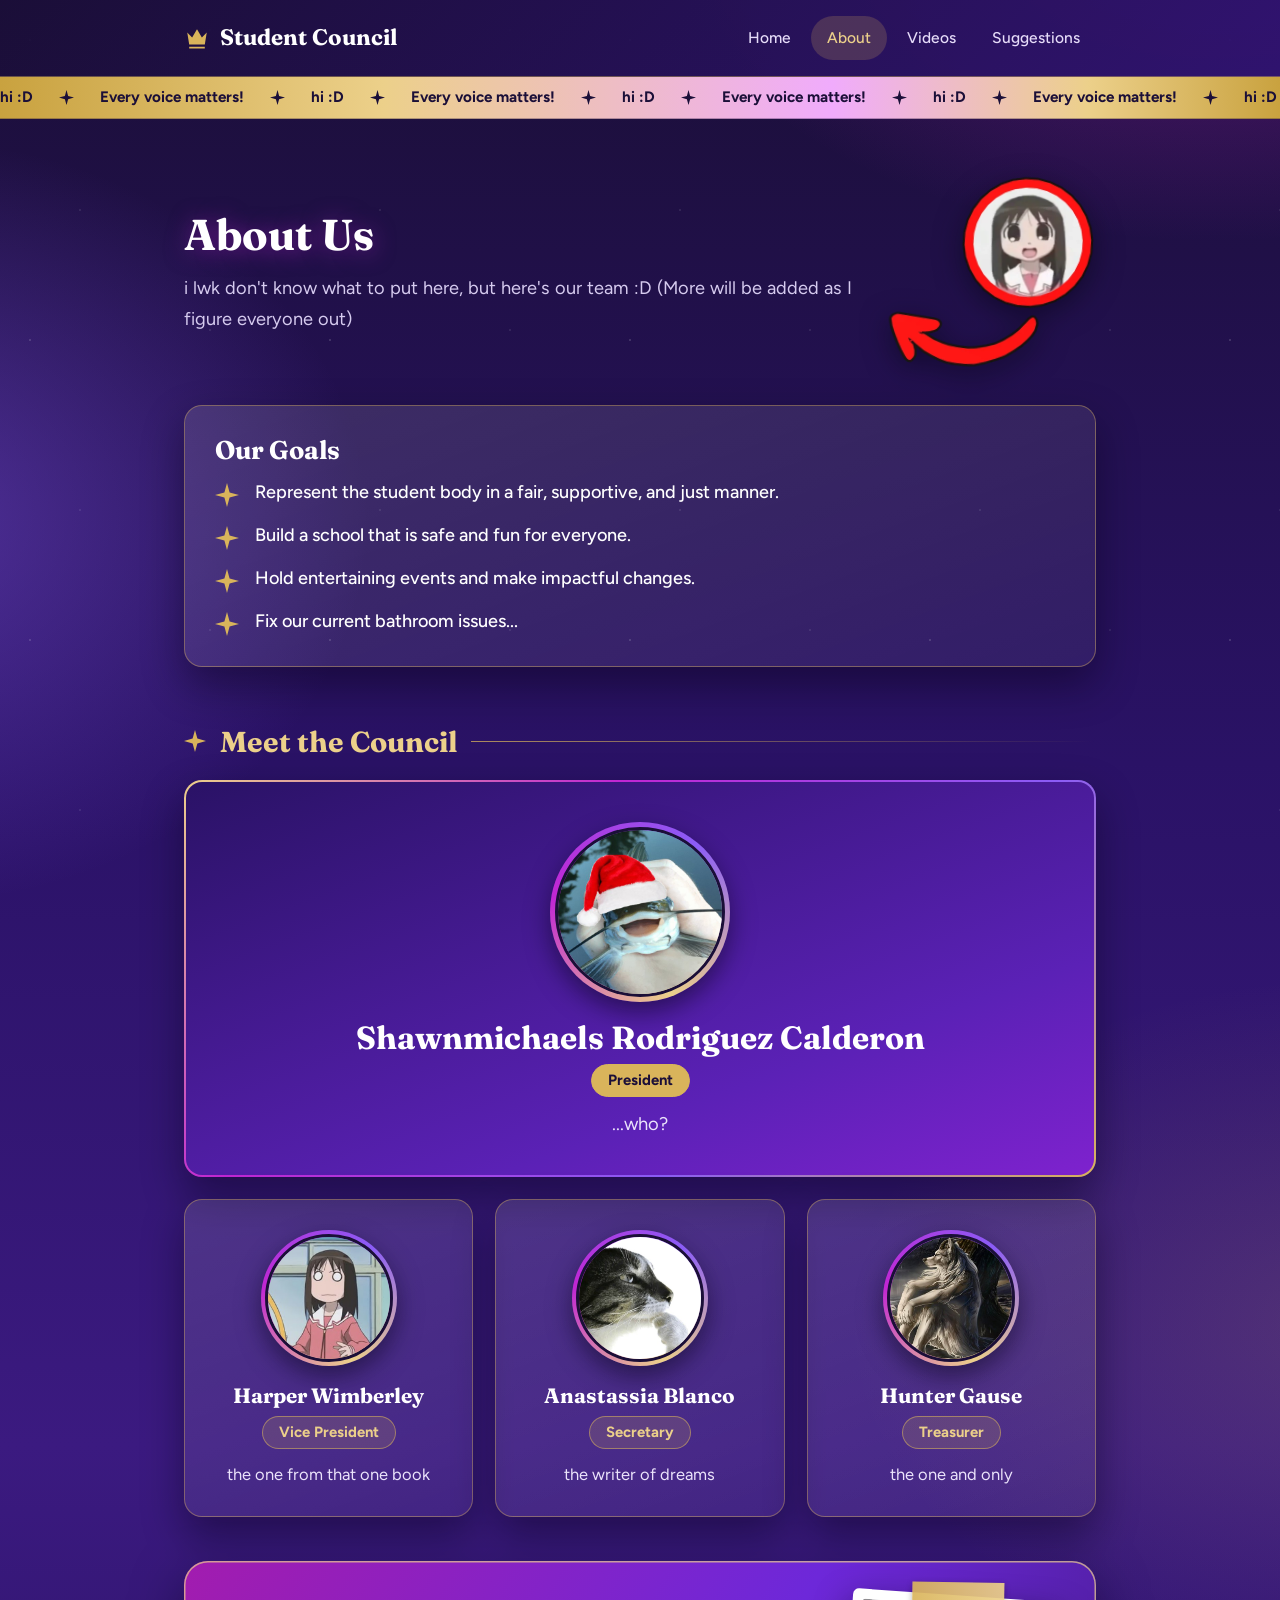
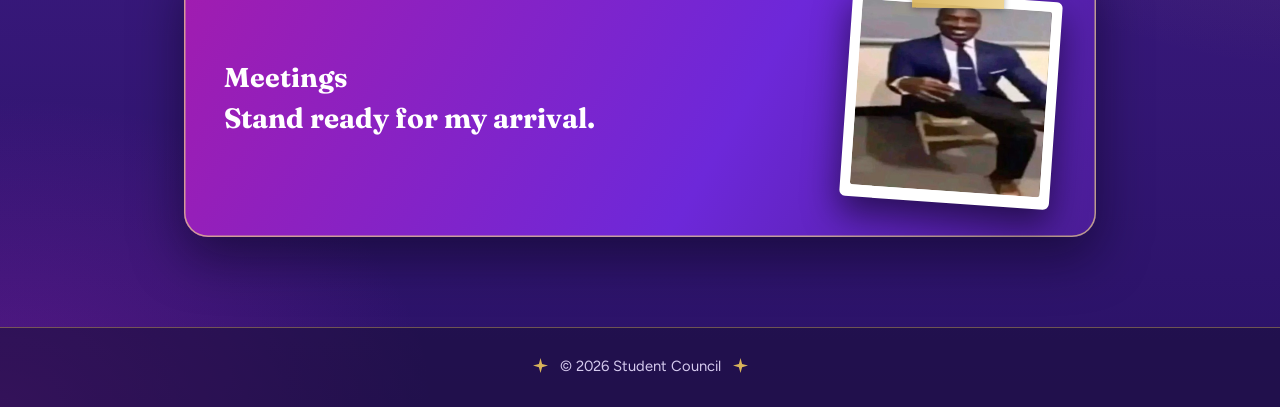
==== commit a1efdb8d: "Update about.html" ====
--- a/about.html
+++ b/about.html
@@ -481,9 +481,9 @@
 
       <article class="member">
         <div class="avatar"><img src="images/secretary.jpg" alt="Secretary placeholder picture of a thinking cat" width="400" height="400" /></div>
-        <h3 class="member-name">TBD</h3>
+        <h3 class="member-name">Anastassia Blanco</h3>
         <p class="member-role">Secretary</p>
-        <p class="member-note">I gotta figure out the name still</p>
+        <p class="member-note">the writer of dreams</p>
       </article>
 
       <article class="member">
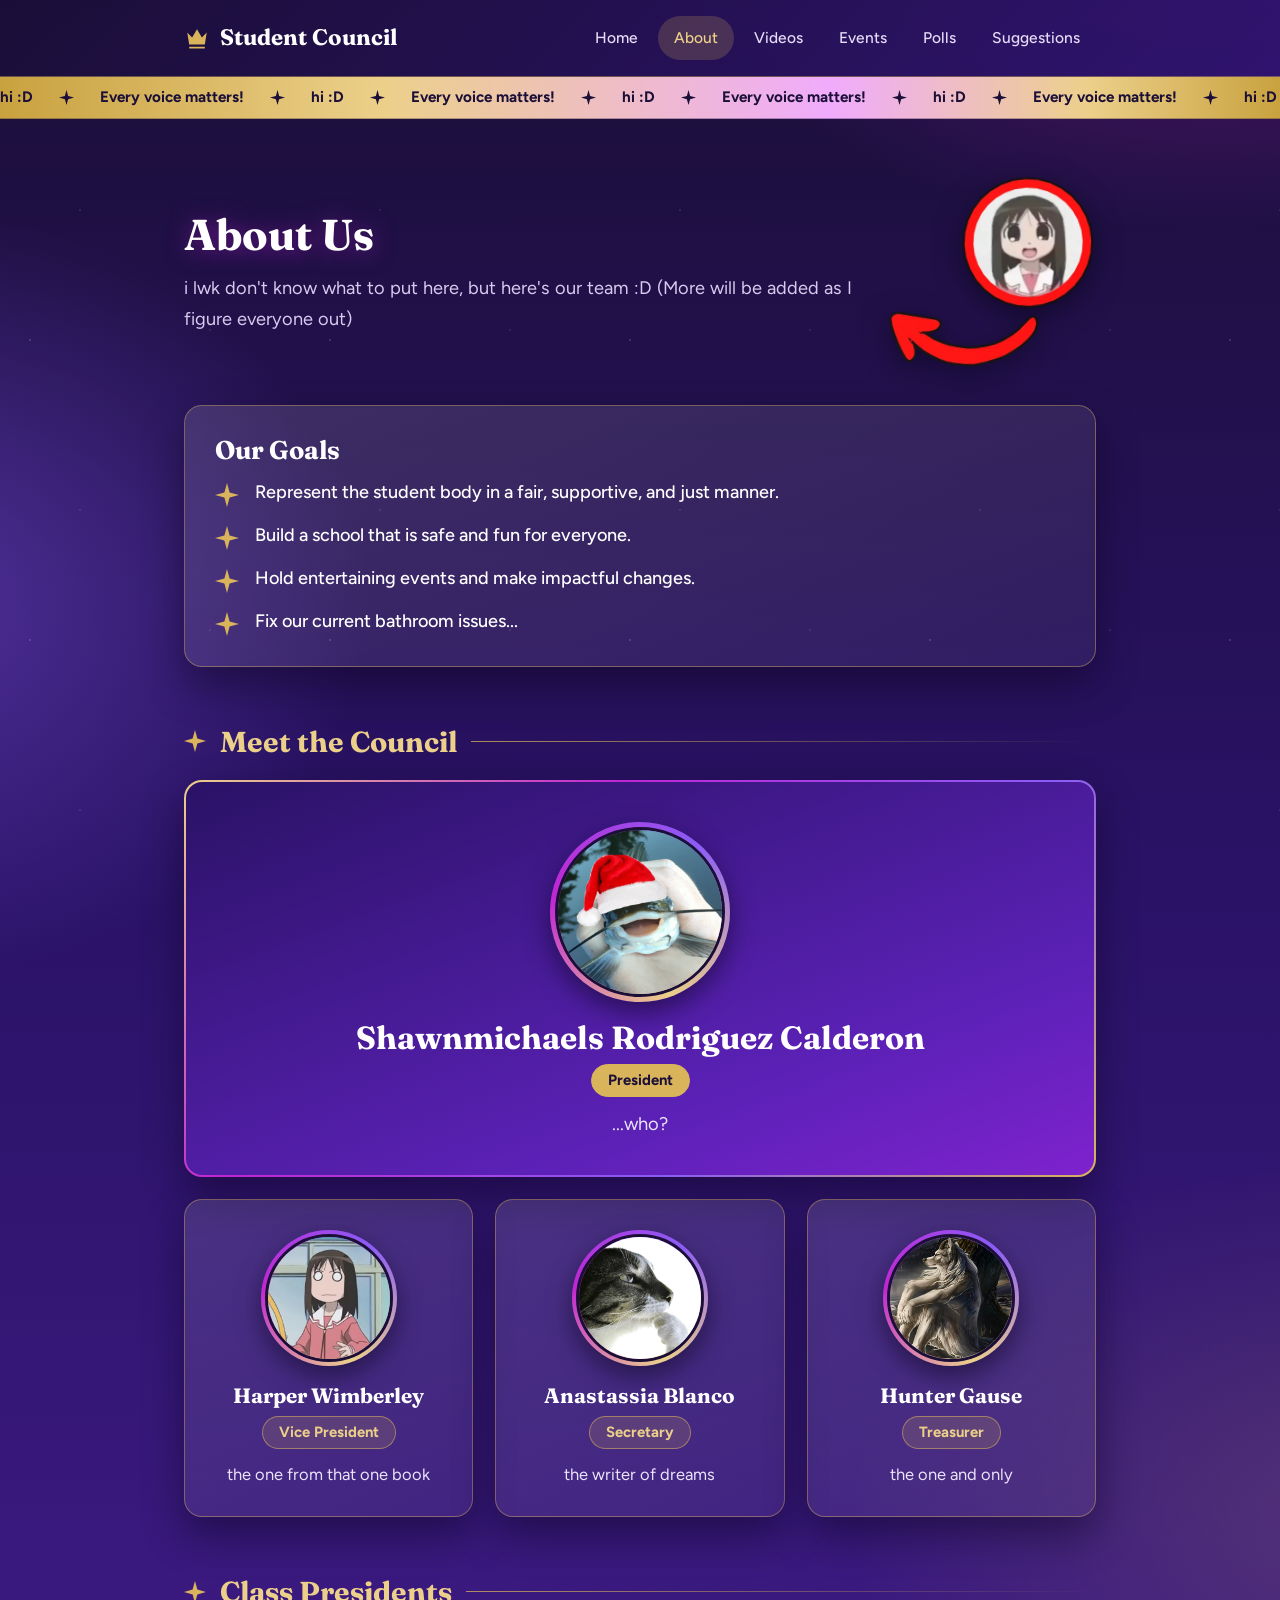
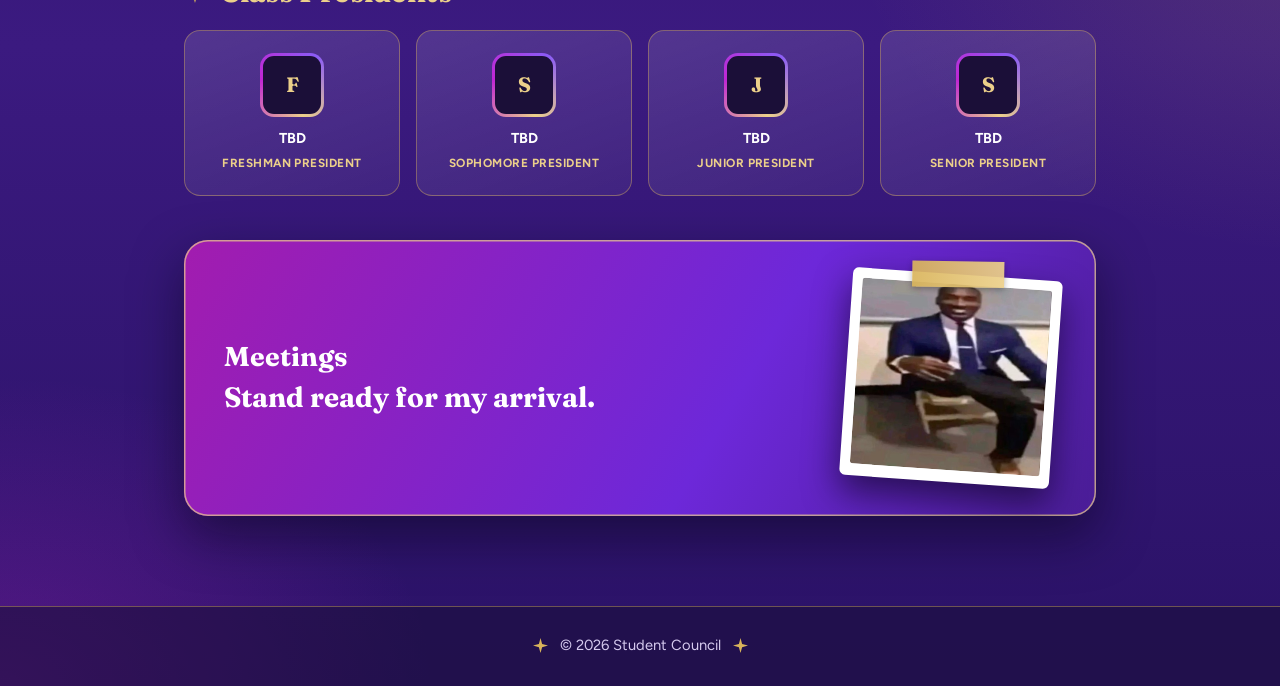
==== commit b42cdacf: "Add files via upload" ====
--- a/about.html
+++ b/about.html
@@ -417,16 +417,135 @@
   .banner p { font-size: 1.5rem; }
   .section-title { font-size: 1.55rem; }
 }
+  
+/* ---------- Scroll reveal ---------- */
+.reveal { opacity: 0; transform: translateY(20px); transition: opacity .65s ease, transform .65s ease; }
+.reveal.is-visible { opacity: 1; transform: translateY(0); }
+@media (prefers-reduced-motion: reduce) { .reveal { opacity: 1; transform: none; transition: none; } }
+
+/* Staggered entrance for grid children */
+.events-grid.reveal.is-visible > *,
+.mini-council.reveal.is-visible > *,
+.council.reveal.is-visible > * {
+  animation: rise .55s ease both;
+}
+.events-grid > *:nth-child(2), .mini-council > *:nth-child(2), .council > *:nth-child(2) { animation-delay: .06s; }
+.events-grid > *:nth-child(3), .mini-council > *:nth-child(3), .council > *:nth-child(3) { animation-delay: .12s; }
+.events-grid > *:nth-child(4), .mini-council > *:nth-child(4), .council > *:nth-child(4) { animation-delay: .18s; }
+@keyframes rise { from { opacity: 0; transform: translateY(14px); } to { opacity: 1; transform: translateY(0); } }
+@media (prefers-reduced-motion: reduce) {
+  .events-grid.reveal.is-visible > *, .mini-council.reveal.is-visible > *, .council.reveal.is-visible > * { animation: none; }
+}
+
+/* Slightly livelier sticker hover (where used outside forms) */
+.sticker { transition: transform .25s ease; }
+a:hover > .sticker, .hero:hover .sticker { transform: rotate(var(--tilt)) scale(1.03); }
+
+/* ---------- Status pill ---------- */
+.status-pill {
+  display: inline-flex; align-items: center; gap: 6px;
+  padding: 4px 14px; border-radius: 999px; font-weight: 700; font-size: .82rem;
+  margin-bottom: 14px;
+}
+.status-upcoming { background: rgba(74,222,128,.18); color: #bdf5d0; border: 1px solid rgba(74,222,128,.5); }
+.status-past { background: rgba(255,255,255,.08); color: var(--muted); border: 1px solid var(--line); }
+.status-pill svg { width: 12px; height: 12px; fill: currentColor; }
+
+/* ---------- Events ---------- */
+.events-grid { display: grid; grid-template-columns: repeat(2, minmax(0,1fr)); gap: 22px; }
+.event-card { overflow: hidden; padding: 0; }
+.event-photo {
+  aspect-ratio: 16 / 10;
+  display: flex; flex-direction: column; align-items: center; justify-content: center; gap: 10px;
+  background:
+    repeating-linear-gradient(135deg, rgba(255,255,255,.07), rgba(255,255,255,.07) 10px, transparent 10px, transparent 20px),
+    linear-gradient(160deg, rgba(74,29,150,.6), rgba(109,40,217,.35));
+  border-bottom: 1px solid var(--line);
+  color: var(--muted); font-weight: 600; font-size: .92rem; text-align: center; padding: 20px;
+}
+.event-photo svg { width: 36px; height: 36px; fill: var(--gold-light); opacity: .75; }
+.event-body { padding: 22px 24px 26px; }
+.event-body h3 { margin: 0 0 6px; font-size: 1.22rem; font-family: var(--serif); color: #fff; }
+.event-date { margin: 0 0 10px; color: var(--gold-light); font-weight: 700; font-size: .88rem; }
+.event-body p { margin: 0; color: var(--muted); }
+
+/* ---------- Empty state (fundraisers) ---------- */
+.empty-state { text-align: center; padding: 50px 30px; color: var(--muted); }
+.empty-state svg { width: 44px; height: 44px; fill: var(--gold-light); opacity: .55; margin-bottom: 14px; }
+.empty-state p { margin: 0; font-size: 1.07rem; color: #f1ebfc; }
+.empty-state .small { font-size: .92rem; margin-top: 8px; opacity: .85; }
+
+/* ---------- Games sign-up (visual only, not wired) ---------- */
+.coming-soon-flag {
+  display: inline-flex; align-items: center; gap: 6px;
+  margin-bottom: 18px; padding: 5px 14px; border-radius: 999px;
+  background: rgba(240,171,252,.18); color: var(--pink); border: 1px solid rgba(240,171,252,.5);
+  font-weight: 700; font-size: .85rem;
+}
+.games-form select {
+  width: 100%; padding: 13px 15px; border: 2px solid transparent; border-radius: 12px;
+  font-size: 1rem; font-family: inherit; color: #241a3d; background: #f7f2ff;
+  appearance: none;
+  background-image: url("data:image/svg+xml,%3Csvg xmlns='http://www.w3.org/2000/svg' viewBox='0 0 20 20' fill='%23241a3d'%3E%3Cpath d='M5 7l5 6 5-6z'/%3E%3C/svg%3E");
+  background-repeat: no-repeat;
+  background-position: right 14px center;
+}
+.games-form input:disabled, .games-form select:disabled { opacity: .55; cursor: not-allowed; }
+.games-form .btn[disabled] { cursor: not-allowed; }
+
+/* ---------- Poll ---------- */
+.poll-topic { font-family: var(--serif); font-size: 1.5rem; color: #fff; margin: 0 0 6px; }
+.poll-window { margin: 0 0 22px; color: var(--muted); }
+.poll-options { display: grid; gap: 12px; margin: 0 0 6px; }
+.poll-option {
+  display: flex; align-items: center; gap: 12px;
+  padding: 14px 18px; border-radius: 14px;
+  background: rgba(255,255,255,.06); border: 1.5px solid var(--line);
+  cursor: pointer; transition: border-color .15s, background .15s, transform .1s;
+}
+.poll-option:hover { border-color: var(--gold); transform: translateX(2px); }
+.poll-option input { accent-color: var(--gold); width: 18px; height: 18px; flex: none; }
+.poll-option span { font-weight: 600; color: #fff; }
+.poll-option.is-checked { border-color: var(--gold); background: rgba(217,180,91,.16); }
+.poll-note { margin-top: 18px; font-size: .88rem; color: var(--muted); }
+
+/* ---------- Mini council (class presidents) ---------- */
+.mini-council { display: grid; grid-template-columns: repeat(4, minmax(0,1fr)); gap: 16px; }
+.mini-member {
+  display: flex; flex-direction: column; align-items: center; text-align: center;
+  padding: 22px 12px; border-radius: 16px; background: var(--glass); border: 1px solid var(--line);
+  transition: transform .15s ease, border-color .15s ease;
+}
+.mini-member:hover { transform: translateY(-3px); border-color: var(--gold); }
+.mini-avatar {
+  width: 64px; height: 64px; border-radius: 14px; margin-bottom: 10px;
+  background: conic-gradient(from 160deg, var(--gold-light), var(--fuchsia), var(--orchid), var(--gold-light));
+  padding: 3px;
+}
+.mini-avatar-inner {
+  width: 100%; height: 100%; border-radius: 11px; background: var(--plum);
+  display: flex; align-items: center; justify-content: center;
+  font-family: var(--serif); font-weight: 700; font-size: 1.3rem; color: var(--gold-light);
+}
+.mini-name { margin: 0; font-size: .9rem; font-weight: 700; color: #fff; }
+.mini-role { margin: 3px 0 0; font-size: .74rem; color: var(--gold-light); font-weight: 700; text-transform: uppercase; letter-spacing: .04em; }
+
+@media (max-width: 820px) {
+  .events-grid { grid-template-columns: 1fr; }
+  .mini-council { grid-template-columns: repeat(2, minmax(0,1fr)); }
+}
   </style>
 </head>
 <body>
   <header class="site-header">
     <div class="wrap header-inner">
       <a class="brand" href="index.html"><svg viewBox="0 0 24 24" aria-hidden="true"><path d="M3 7l4.5 4.5L12 4l4.5 7.5L21 7l-1.8 11H4.8L3 7zm1.8 13h14.4v1.8H4.8V20z"/></svg>Student Council</a>
-      <nav aria-label="Main">
+            <nav aria-label="Main">
         <a href="index.html">Home</a>
         <a href="about.html" aria-current="page">About</a>
         <a href="videos.html">Videos</a>
+        <a href="events.html">Events</a>
+        <a href="polls.html">Polls</a>
         <a href="suggestions.html">Suggestions</a>
       </nav>
     </div>
@@ -453,7 +572,7 @@
       <img class="doodle" src="images/osaka-arrow.webp" alt="" width="420" height="420" />
     </div>
 
-    <section class="card">
+    <section class="card reveal">
       <h2>Our Goals</h2>
       <ul class="goals">
         <li>Represent the student body in a fair, supportive, and just manner.</li>
@@ -464,7 +583,7 @@
     </section>
 
     <h2 class="section-title">Meet the Council</h2>
-    <div class="council">
+    <div class="council reveal">
       <article class="member member-lead">
         <div class="avatar"><img src="images/president.jpg" alt="Shawnmichaels Rodriguez Calderon's profile picture" width="480" height="480" /></div>
         <h3 class="member-name">Shawnmichaels Rodriguez Calderon</h3>
@@ -494,7 +613,36 @@
       </article>
     </div>
 
-    <section class="banner banner-violet">
+    <h2 class="section-title">Class Presidents</h2>
+    <!--
+      TO ADD A REAL PHOTO FOR A CLASS PRESIDENT:
+      Replace <div class="mini-avatar-inner">X</div> with:
+      <img src="images/your-photo.jpg" alt="Name's profile picture" style="width:100%;height:100%;object-fit:cover;border-radius:11px;" />
+    -->
+    <div class="mini-council reveal">
+      <article class="mini-member">
+        <div class="mini-avatar"><div class="mini-avatar-inner">F</div></div>
+        <p class="mini-name">TBD</p>
+        <p class="mini-role">Freshman President</p>
+      </article>
+      <article class="mini-member">
+        <div class="mini-avatar"><div class="mini-avatar-inner">S</div></div>
+        <p class="mini-name">TBD</p>
+        <p class="mini-role">Sophomore President</p>
+      </article>
+      <article class="mini-member">
+        <div class="mini-avatar"><div class="mini-avatar-inner">J</div></div>
+        <p class="mini-name">TBD</p>
+        <p class="mini-role">Junior President</p>
+      </article>
+      <article class="mini-member">
+        <div class="mini-avatar"><div class="mini-avatar-inner">S</div></div>
+        <p class="mini-name">TBD</p>
+        <p class="mini-role">Senior President</p>
+      </article>
+    </div>
+
+    <section class="banner banner-violet reveal">
       <div>
         <h2>Meetings</h2>
         <p>Stand ready for my arrival.</p>
@@ -524,5 +672,20 @@
       track.appendChild(set.cloneNode(true));
     })();
   </script>
+
+  <script>
+    /* Fades sections in as they scroll into view. */
+    (function () {
+      var els = document.querySelectorAll('.reveal');
+      if (!els.length) return;
+      if (!('IntersectionObserver' in window)) { els.forEach(function (el) { el.classList.add('is-visible'); }); return; }
+      var io = new IntersectionObserver(function (entries) {
+        entries.forEach(function (entry) {
+          if (entry.isIntersecting) { entry.target.classList.add('is-visible'); io.unobserve(entry.target); }
+        });
+      }, { threshold: .12 });
+      els.forEach(function (el) { io.observe(el); });
+    })();
+  </script>
 </body>
 </html>
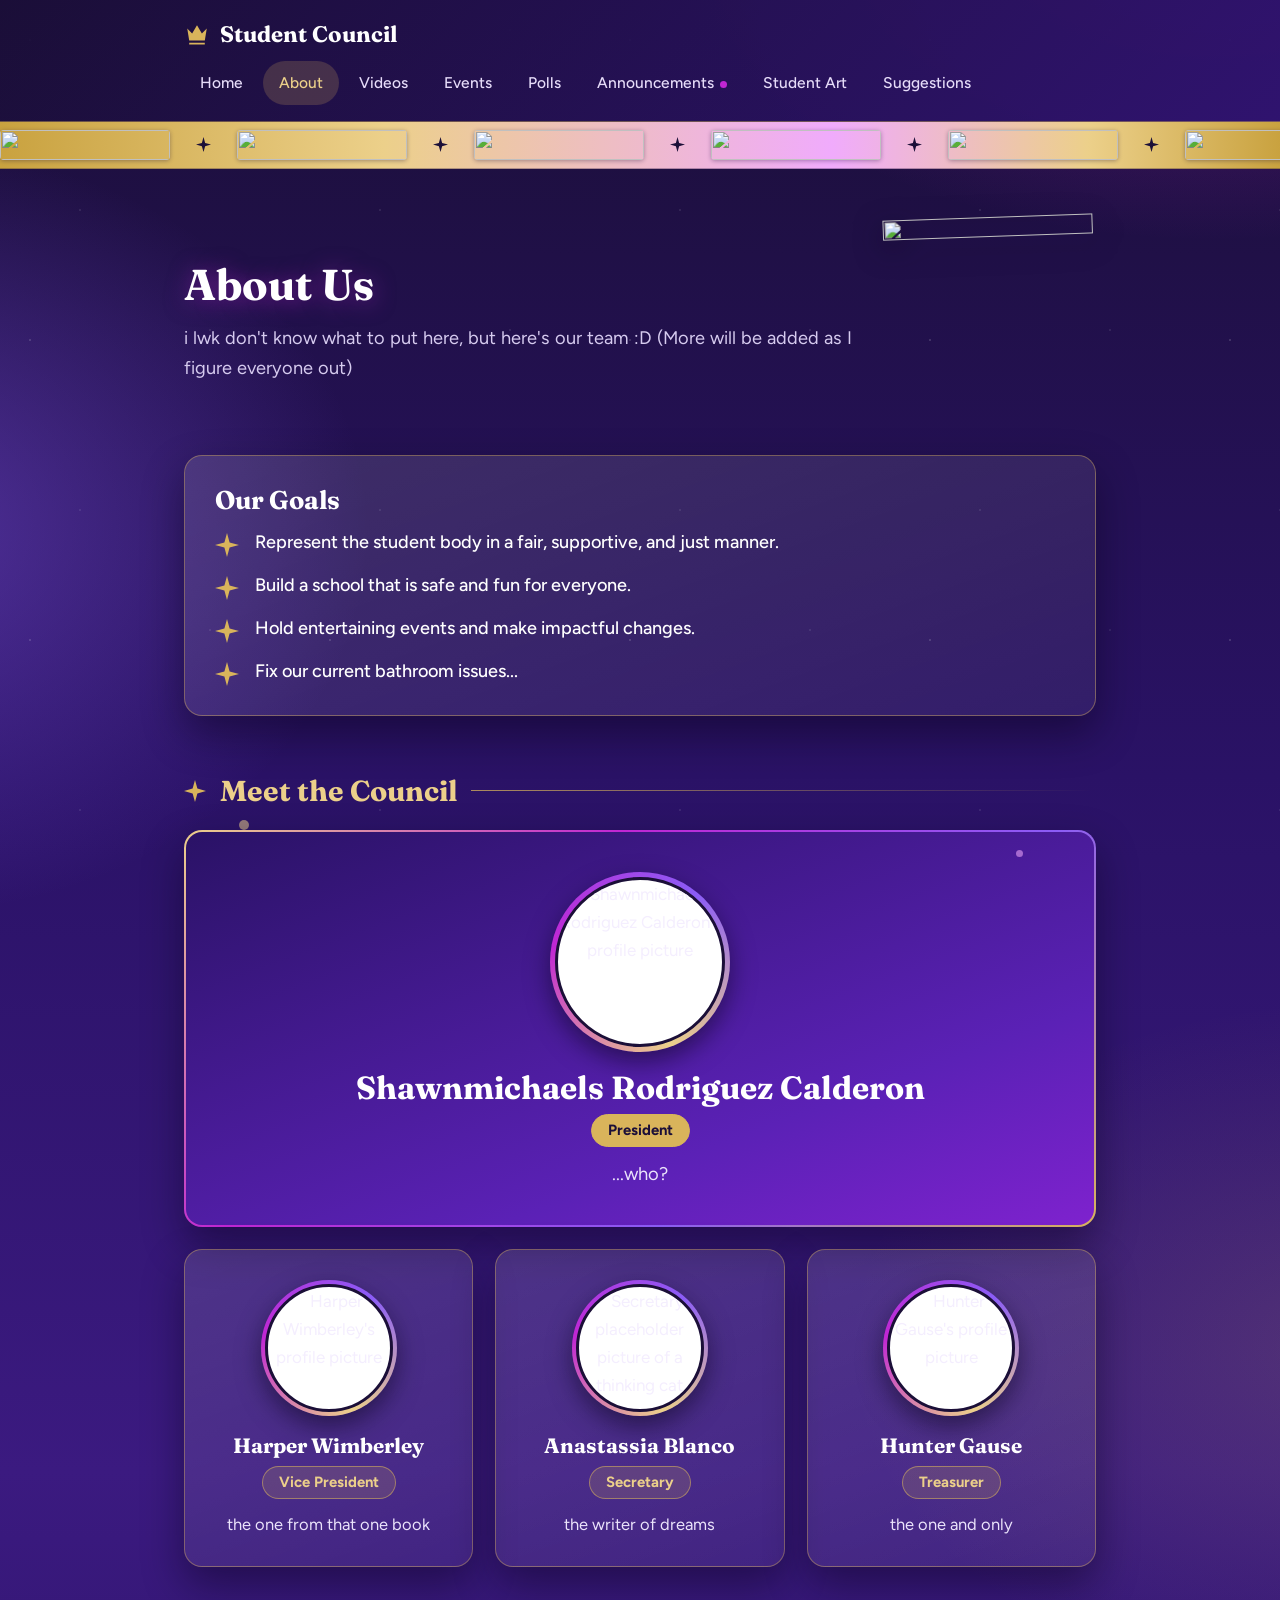
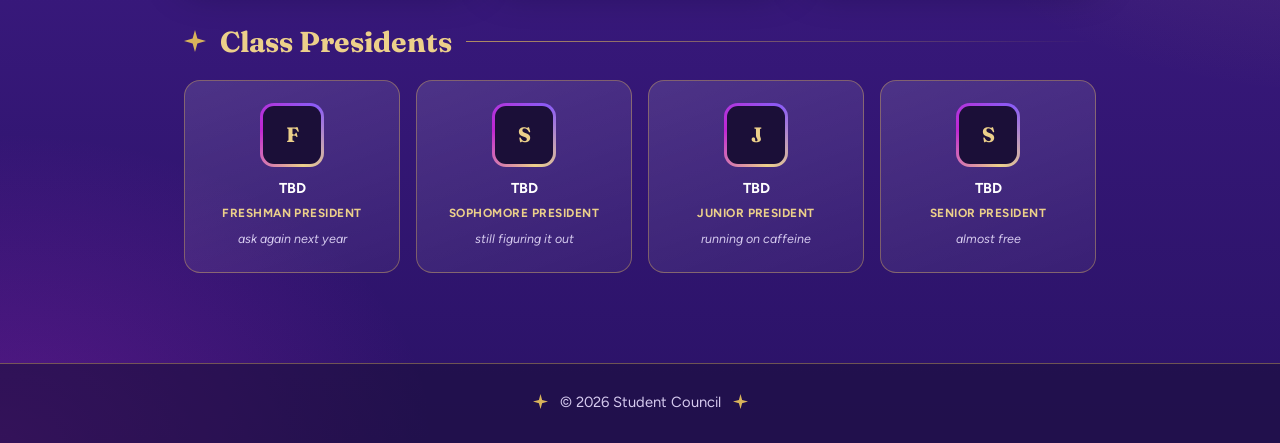
==== commit 6839eb4a: "Add files via upload" ====
--- a/about.html
+++ b/about.html
@@ -529,23 +529,77 @@
 }
 .mini-name { margin: 0; font-size: .9rem; font-weight: 700; color: #fff; }
 .mini-role { margin: 3px 0 0; font-size: .74rem; color: var(--gold-light); font-weight: 700; text-transform: uppercase; letter-spacing: .04em; }
+.mini-note { margin: 6px 0 0; font-size: .78rem; color: var(--muted); font-style: italic; }
+
+/* ---------- About page: council cards tilt playfully on hover ---------- */
+.member, .mini-member { transition: transform .22s ease, box-shadow .22s ease; transform-style: preserve-3d; }
+.member:hover { transform: rotate(-1.2deg) translateY(-4px); box-shadow: 0 20px 36px rgba(8,3,24,.5); }
+.council > *:nth-child(even):hover { transform: rotate(1.2deg) translateY(-4px); }
+.mini-member:hover { transform: rotate(-2deg) scale(1.04); }
+.mini-council > *:nth-child(even):hover { transform: rotate(2deg) scale(1.04); }
+
+/* Floating confetti dots drifting behind the council section (About page only) */
+.confetti-field { position: relative; }
+.confetti-field::before, .confetti-field::after {
+  content: ""; position: absolute; pointer-events: none; border-radius: 50%;
+  width: 10px; height: 10px; opacity: .55;
+}
+.confetti-field::before { background: var(--gold-light); top: -10px; left: 6%; animation: drift1 7s ease-in-out infinite; }
+.confetti-field::after { background: var(--pink); top: 20px; right: 8%; width: 7px; height: 7px; animation: drift2 9s ease-in-out infinite; }
+@keyframes drift1 { 0%,100% { transform: translateY(0) rotate(0); } 50% { transform: translateY(18px) rotate(180deg); } }
+@keyframes drift2 { 0%,100% { transform: translateY(0) rotate(0); } 50% { transform: translateY(-14px) rotate(-120deg); } }
+@media (prefers-reduced-motion: reduce) {
+  .confetti-field::before, .confetti-field::after { animation: none; }
+  .member:hover, .mini-member:hover, .council > *:hover, .mini-council > *:hover { transform: none; }
+}
 
 @media (max-width: 820px) {
   .events-grid { grid-template-columns: 1fr; }
   .mini-council { grid-template-columns: repeat(2, minmax(0,1fr)); }
 }
+  
+/* ---------- Ticker images (stretched on purpose - that's the joke) ---------- */
+.ticker-img {
+  display: block;
+  height: 30px;
+  width: 170px;
+  object-fit: fill;
+  border-radius: 4px;
+  box-shadow: 0 1px 4px rgba(27,15,56,.35);
+  vertical-align: middle;
+}
+
+/* ---------- Nav "new" dot (Announcements) ---------- */
+.nav-dot {
+  display: inline-block;
+  width: 7px; height: 7px;
+  margin-left: 6px;
+  border-radius: 50%;
+  background: var(--fuchsia);
+  box-shadow: 0 0 0 0 rgba(192,38,211,.7);
+  animation: navdot-pulse 1.8s ease-out infinite;
+  vertical-align: middle;
+}
+@keyframes navdot-pulse {
+  0% { box-shadow: 0 0 0 0 rgba(192,38,211,.6); }
+  70% { box-shadow: 0 0 0 7px rgba(192,38,211,0); }
+  100% { box-shadow: 0 0 0 0 rgba(192,38,211,0); }
+}
+@media (prefers-reduced-motion: reduce) { .nav-dot { animation: none; } }
   </style>
 </head>
 <body>
   <header class="site-header">
     <div class="wrap header-inner">
       <a class="brand" href="index.html"><svg viewBox="0 0 24 24" aria-hidden="true"><path d="M3 7l4.5 4.5L12 4l4.5 7.5L21 7l-1.8 11H4.8L3 7zm1.8 13h14.4v1.8H4.8V20z"/></svg>Student Council</a>
-            <nav aria-label="Main">
+                  <nav aria-label="Main">
         <a href="index.html">Home</a>
         <a href="about.html" aria-current="page">About</a>
         <a href="videos.html">Videos</a>
         <a href="events.html">Events</a>
         <a href="polls.html">Polls</a>
+        <a href="announcements.html">Announcements<span class="nav-dot" aria-hidden="true"></span></a>
+        <a href="student-art.html">Student Art</a>
         <a href="suggestions.html">Suggestions</a>
       </nav>
     </div>
@@ -557,8 +611,8 @@
   <div class="ticker" aria-hidden="true">
     <div class="ticker-track">
       <div class="ticker-set">
-        <span>hi :D</span><i class="spark-i"></i>
-        <span>Every voice matters!</span><i class="spark-i"></i>
+        <img class="ticker-img" src="images/cliff-scream.jpg" alt="" /><i class="spark-i"></i>
+        <img class="ticker-img" src="images/shook.jpg" alt="" /><i class="spark-i"></i>
       </div>
     </div>
   </div>
@@ -569,7 +623,7 @@
         <h1>About Us</h1>
         <p class="lead">i lwk don't know what to put here, but here's our team :D (More will be added as I figure everyone out)</p>
       </div>
-      <img class="doodle" src="images/osaka-arrow.webp" alt="" width="420" height="420" />
+      <img class="doodle" src="images/bear-suit.gif" alt="" width="420" height="420" />
     </div>
 
     <section class="card reveal">
@@ -583,7 +637,7 @@
     </section>
 
     <h2 class="section-title">Meet the Council</h2>
-    <div class="council reveal">
+    <div class="council reveal confetti-field">
       <article class="member member-lead">
         <div class="avatar"><img src="images/president.jpg" alt="Shawnmichaels Rodriguez Calderon's profile picture" width="480" height="480" /></div>
         <h3 class="member-name">Shawnmichaels Rodriguez Calderon</h3>
@@ -624,33 +678,27 @@
         <div class="mini-avatar"><div class="mini-avatar-inner">F</div></div>
         <p class="mini-name">TBD</p>
         <p class="mini-role">Freshman President</p>
+        <p class="mini-note">ask again next year</p>
       </article>
       <article class="mini-member">
         <div class="mini-avatar"><div class="mini-avatar-inner">S</div></div>
         <p class="mini-name">TBD</p>
         <p class="mini-role">Sophomore President</p>
+        <p class="mini-note">still figuring it out</p>
       </article>
       <article class="mini-member">
         <div class="mini-avatar"><div class="mini-avatar-inner">J</div></div>
         <p class="mini-name">TBD</p>
         <p class="mini-role">Junior President</p>
+        <p class="mini-note">running on caffeine</p>
       </article>
       <article class="mini-member">
         <div class="mini-avatar"><div class="mini-avatar-inner">S</div></div>
         <p class="mini-name">TBD</p>
         <p class="mini-role">Senior President</p>
+        <p class="mini-note">almost free</p>
       </article>
     </div>
-
-    <section class="banner banner-violet reveal">
-      <div>
-        <h2>Meetings</h2>
-        <p>Stand ready for my arrival.</p>
-      </div>
-      <figure class="sticker">
-        <img src="images/on-chair.jpg" alt="" width="600" height="587" />
-      </figure>
-    </section>
   </main>
 
   <footer class="site-footer">
